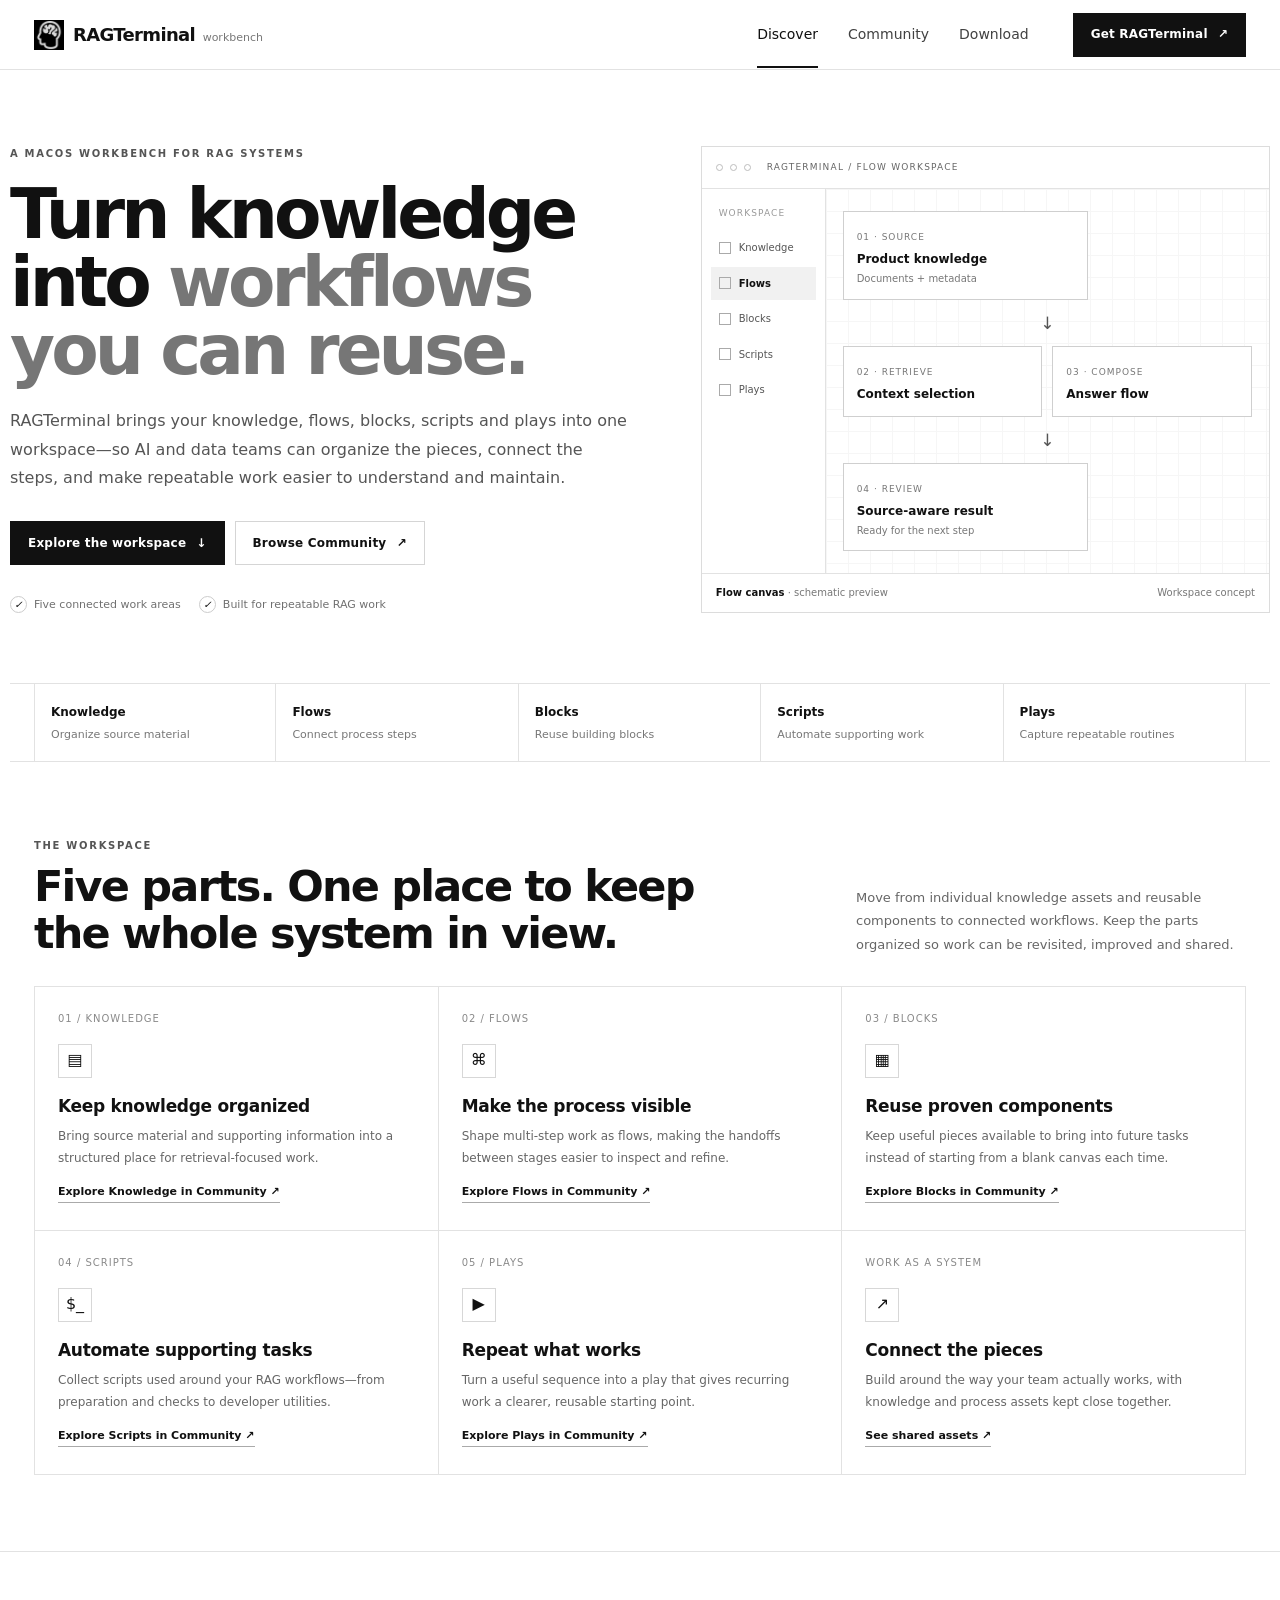
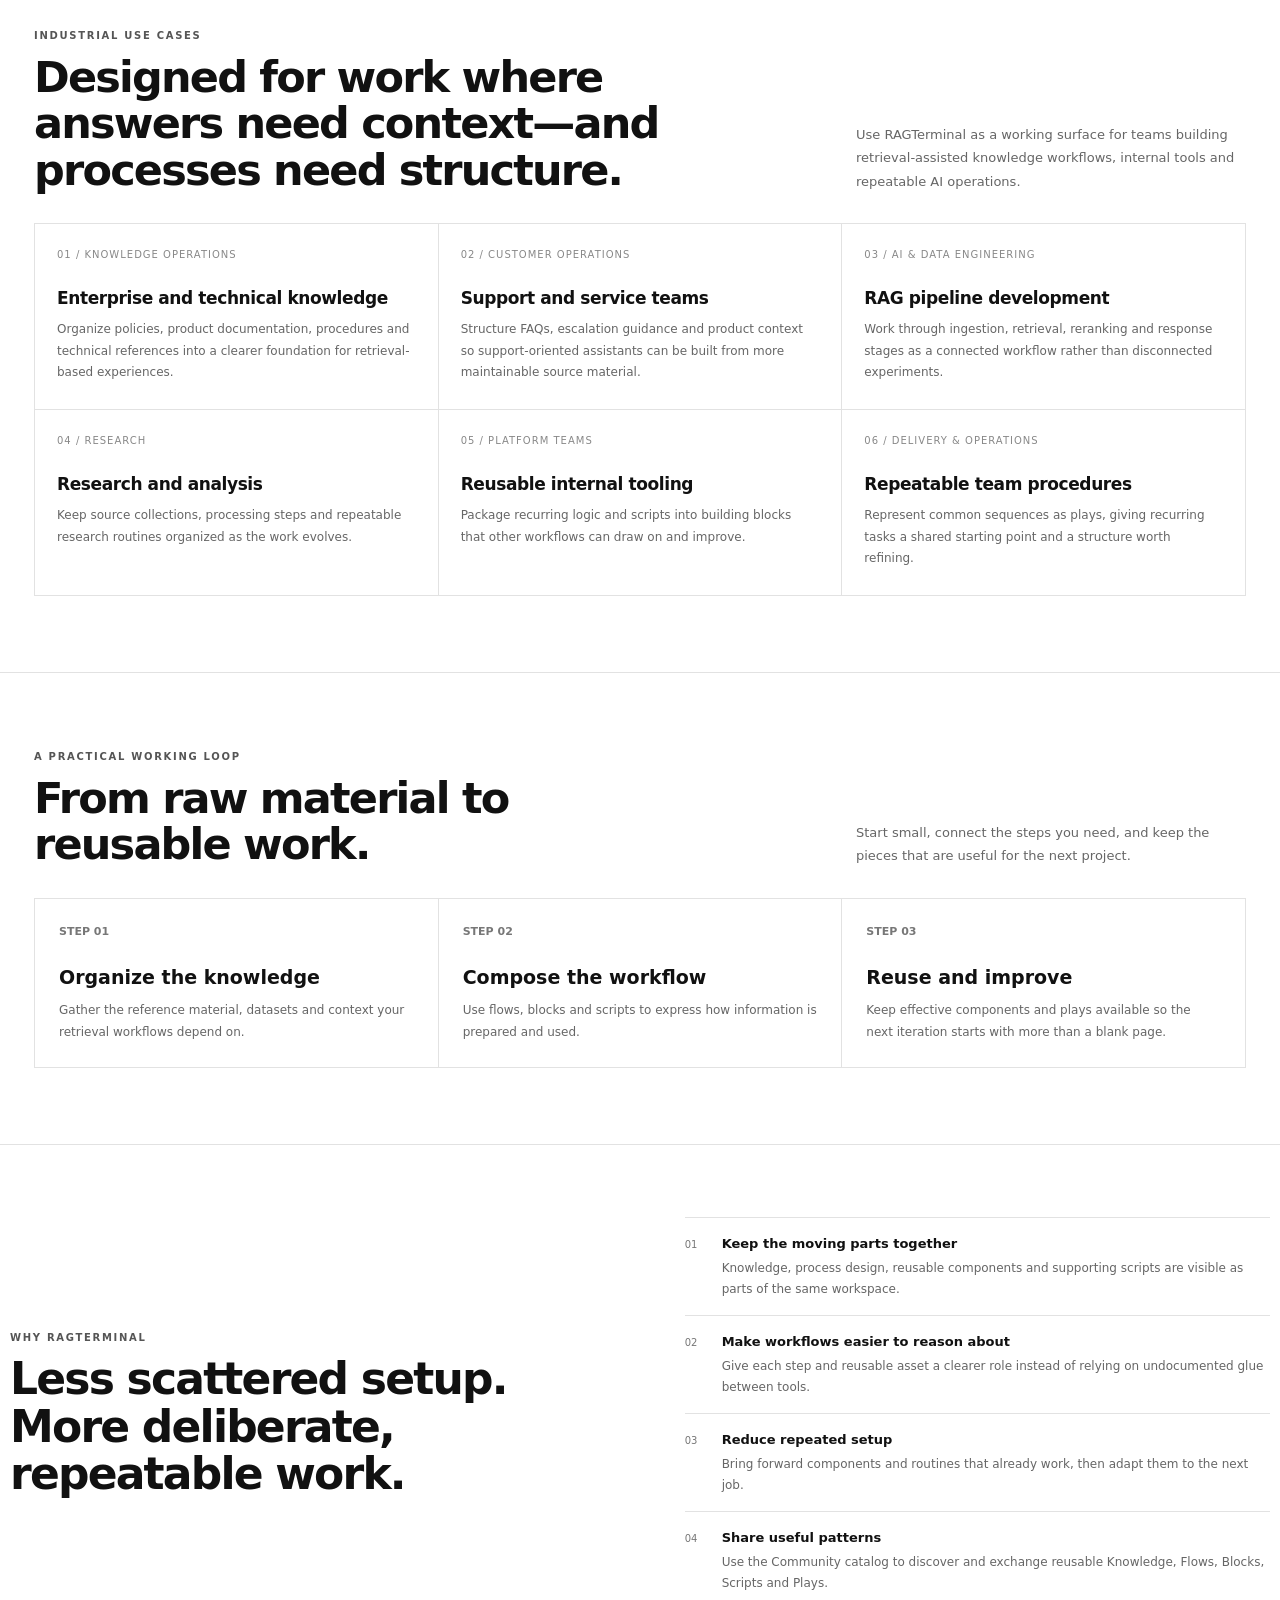
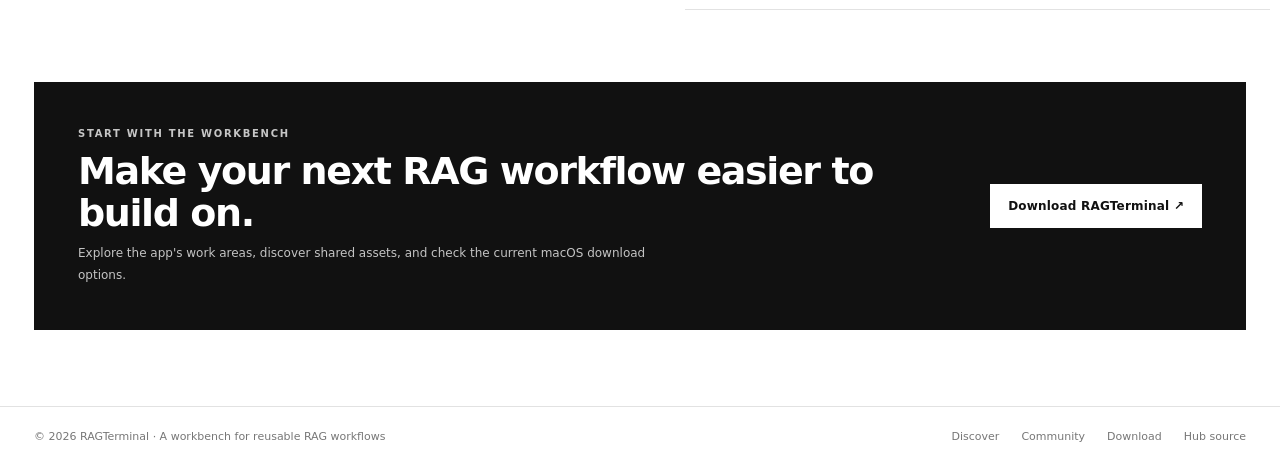
==== index.html @ 8f582037 "Use native RAGTerminal icon on Discover and favicon" ====
<!doctype html>
<html lang="en">
<head>
<meta charset="utf-8">
<meta name="viewport" content="width=device-width,initial-scale=1">
<meta name="theme-color" content="#ffffff">
<link rel="icon" type="image/png" href="/assets/ragterminal-app-icon.png">
<title>RAGTerminal — Build, organize and reuse RAG workflows</title>
<meta name="description" content="RAGTerminal is a macOS workbench for organizing knowledge, composing RAG flows, reusing blocks, automating scripts and packaging repeatable plays.">
<style>
:root{--ink:#111;--muted:#656565;--line:#e2e2e2;--soft:#f6f6f6;--paper:#fff;--max:1260px}
*{box-sizing:border-box}
html{scroll-behavior:smooth;scroll-padding-top:86px}
body{margin:0;background:var(--paper);color:var(--ink);font:15px/1.55 Inter,system-ui,-apple-system,"Segoe UI",sans-serif;-webkit-font-smoothing:antialiased}
a{color:inherit}button,input{font:inherit}
.wrap{width:min(var(--max),100%);margin:0 auto;padding:0 24px}
.top{position:sticky;top:0;z-index:10;height:70px;background:#ffffffed;border-bottom:1px solid var(--line);backdrop-filter:blur(12px)}
.nav{height:100%;display:flex;align-items:center;gap:44px}
.brand{display:flex;align-items:center;gap:9px;text-decoration:none;font-size:18px;font-weight:800;letter-spacing:-.65px;white-space:nowrap}
.brand-icon{width:30px;height:30px;display:block;object-fit:contain;flex:none}
.brand small{font-size:11px;font-weight:500;letter-spacing:0;color:#777;margin-left:4px}
.links{display:flex;align-items:center;gap:30px;margin-left:auto;height:100%}
.links a{text-decoration:none;color:#414141;font-size:14px;padding:23px 0 21px;border-bottom:2px solid transparent}
.links a:hover,.links a[aria-current=page]{color:#111;border-bottom-color:#111}
.nav-cta,.button{display:inline-flex;align-items:center;justify-content:center;gap:10px;min-height:44px;padding:0 17px;border:1px solid #111;background:#111;color:#fff;text-decoration:none;font-size:12px;font-weight:700;letter-spacing:.2px;transition:background .15s,color .15s}
.nav-cta:hover,.button:hover{background:#333}
.button.secondary{background:#fff;color:#111;border-color:#d5d5d5}
.button.secondary:hover{background:#f5f5f5}
.eyebrow{text-transform:uppercase;font-size:10px;letter-spacing:1.7px;font-weight:800;color:#555}
.hero{display:grid;grid-template-columns:minmax(0,1fr) minmax(390px,.9fr);gap:58px;align-items:center;padding:76px 0 70px;border-bottom:1px solid var(--line)}
.hero h1{font-size:clamp(44px,5.4vw,70px);line-height:.99;letter-spacing:-3.9px;font-weight:720;margin:18px 0 22px;max-width:700px}
.hero h1 span{color:#767676}
.lead{max-width:620px;color:#555;font-size:16px;line-height:1.8;margin:0}
.actions{display:flex;gap:10px;flex-wrap:wrap;margin-top:28px}
.trustline{display:flex;gap:18px;align-items:center;flex-wrap:wrap;margin-top:31px;color:#707070;font-size:11px}
.trustline span{display:inline-flex;gap:7px;align-items:center}
.tick{display:inline-grid;place-items:center;width:17px;height:17px;border:1px solid #ccc;border-radius:50%;font-size:10px;color:#111}
.preview{border:1px solid #dcdcdc;min-width:0;background:#fff}
.preview-top{height:42px;padding:0 14px;border-bottom:1px solid var(--line);display:flex;align-items:center;gap:7px;color:#777;font-size:10px}
.win-dot{height:7px;width:7px;border:1px solid #bdbdbd;border-radius:50%}
.preview-title{margin-left:9px;text-transform:uppercase;letter-spacing:1.2px;font-size:9px;color:#666}
.preview-body{display:grid;grid-template-columns:124px 1fr;min-height:318px}
.preview-side{border-right:1px solid var(--line);padding:15px 9px}
.side-label{text-transform:uppercase;letter-spacing:1.1px;color:#9a9a9a;font-size:9px;margin:3px 8px 10px}
.side-item{display:flex;gap:8px;align-items:center;padding:9px 8px;font-size:10px;color:#555;margin-bottom:2px}
.side-item.active{background:#f1f1f1;color:#111;font-weight:700}
.side-square{width:12px;height:12px;border:1px solid #aaa;flex:none}
.canvas{padding:22px 17px;display:flex;flex-direction:column;justify-content:center;gap:10px;background-image:linear-gradient(#f6f6f6 1px,transparent 1px),linear-gradient(90deg,#f6f6f6 1px,transparent 1px);background-size:22px 22px}
.node{position:relative;background:#fff;border:1px solid #cfcfcf;padding:12px 13px;max-width:245px}
.node-label{font-size:9px;text-transform:uppercase;letter-spacing:1px;color:#777}
.node strong{display:block;font-size:12px;margin-top:3px}
.node small{display:block;font-size:10px;color:#777;margin-top:2px}
.node-row{display:flex;align-items:center;gap:10px}
.node-row .node{flex:1}
.node-arrow{font-size:17px;color:#555;text-align:center}
.preview-foot{border-top:1px solid var(--line);display:flex;align-items:center;justify-content:space-between;padding:11px 14px;color:#777;font-size:10px}
.preview-foot strong{font-weight:700;color:#111}
.module-strip{display:grid;grid-template-columns:repeat(5,1fr);border-bottom:1px solid var(--line)}
.module{padding:19px 16px 18px;border-right:1px solid var(--line);min-width:0}
.module:first-child{border-left:1px solid var(--line)}
.module-label{font-size:12px;font-weight:750}
.module-note{font-size:11px;color:#777;margin-top:4px}
.section{padding:76px 0;border-bottom:1px solid var(--line)}
.section-head{display:flex;justify-content:space-between;align-items:end;gap:30px;margin-bottom:30px}
.section-head h2{font-size:clamp(29px,3.5vw,43px);letter-spacing:-1.8px;line-height:1.08;margin:10px 0 0;max-width:660px;font-weight:700}
.section-head p{color:#666;max-width:390px;font-size:13px;line-height:1.8;margin:0}
.capabilities{display:grid;grid-template-columns:repeat(3,minmax(0,1fr));border-top:1px solid var(--line);border-left:1px solid var(--line)}
.cap{position:relative;padding:24px 23px 27px;min-height:188px;border-right:1px solid var(--line);border-bottom:1px solid var(--line);background:#fff}
.cap-num{font-size:10px;letter-spacing:1px;color:#8a8a8a}
.cap-mark{display:grid;place-items:center;width:34px;height:34px;border:1px solid #d7d7d7;margin:17px 0 15px;font-size:16px}
.cap h3{font-size:17px;letter-spacing:-.3px;margin:0 0 7px}
.cap p{font-size:12px;line-height:1.8;color:#666;margin:0;max-width:360px}
.cap-link{display:inline-block;margin-top:14px;color:#111;font-size:11px;font-weight:700;text-decoration:none;border-bottom:1px solid #aaa;padding-bottom:2px}
.use-grid{display:grid;grid-template-columns:repeat(3,minmax(0,1fr));border-top:1px solid var(--line);border-left:1px solid var(--line)}
.use-card{padding:23px 22px 25px;border-bottom:1px solid var(--line);border-right:1px solid var(--line);min-height:186px}
.use-index{font-size:10px;letter-spacing:1px;color:#888}
.use-card h3{font-size:17px;margin:22px 0 8px;letter-spacing:-.4px}
.use-card p{font-size:12px;line-height:1.8;color:#666;margin:0}
.workflow{display:grid;grid-template-columns:repeat(3,1fr);border-top:1px solid var(--line);border-left:1px solid var(--line)}
.step{padding:24px;border-right:1px solid var(--line);border-bottom:1px solid var(--line)}
.step-num{font-size:11px;font-weight:700;color:#777}
.step h3{font-size:19px;margin:23px 0 8px}
.step p{font-size:12px;color:#666;line-height:1.8;margin:0}
.benefits{display:grid;grid-template-columns:1.05fr 1fr;gap:60px;align-items:center;padding:72px 0}
.benefits h2{font-size:clamp(30px,3.5vw,44px);line-height:1.08;letter-spacing:-1.8px;margin:10px 0 0}
.benefit-list{border-top:1px solid var(--line)}
.benefit{display:grid;grid-template-columns:24px 1fr;gap:13px;padding:16px 0;border-bottom:1px solid var(--line)}
.benefit-index{font-size:10px;color:#777;padding-top:3px}
.benefit strong{display:block;font-size:13px}
.benefit p{font-size:12px;color:#666;margin:4px 0 0;line-height:1.7}
.download-band{background:#111;color:white;padding:44px;display:flex;justify-content:space-between;align-items:center;gap:30px;margin-bottom:76px}
.download-band h2{font-size:clamp(27px,3vw,38px);line-height:1.1;letter-spacing:-1.4px;margin:10px 0 8px}
.download-band p{color:#c4c4c4;font-size:12px;line-height:1.8;max-width:600px;margin:0}
.download-band .button{border-color:#fff;background:#fff;color:#111;white-space:nowrap}
.download-band .button:hover{background:#eaeaea}
.footer{border-top:1px solid var(--line);padding:21px 0;color:#777;font-size:11px}
.footer-inner{display:flex;justify-content:space-between;align-items:center;gap:20px}
.footer-links{display:flex;gap:22px}.footer a{text-decoration:none}.footer a:hover{color:#111}
@media(max-width:900px){.hero{grid-template-columns:1fr;gap:36px;padding:58px 0}.preview{max-width:650px}.section{padding:60px 0}.section-head{align-items:start;flex-direction:column;gap:12px}.benefits{grid-template-columns:1fr;gap:25px}.download-band{padding:32px}}
@media(max-width:680px){.wrap{padding:0 16px}.top{height:62px}.nav{gap:15px}.brand{font-size:15px;gap:5px}.brand-icon{width:24px;height:24px}.brand small{display:none}.links{gap:13px}.links a{font-size:12px;padding:20px 0}.nav-cta{display:none}.hero{padding:45px 0 43px}.hero h1{font-size:clamp(39px,12vw,57px);letter-spacing:-2.5px}.lead{font-size:14px}.preview-body{grid-template-columns:98px 1fr;min-height:288px}.preview-side{padding:12px 5px}.side-item{font-size:9px;padding:8px 5px;gap:5px}.canvas{padding:15px 10px}.node-row{gap:5px}.node{padding:9px}.node strong{font-size:10px}.node small{font-size:9px}.module-strip{grid-template-columns:repeat(2,1fr)}.module{border-bottom:1px solid var(--line);padding:14px 12px}.module:nth-child(odd){border-left:1px solid var(--line)}.module:last-child{grid-column:1/-1}.capabilities,.use-grid{grid-template-columns:1fr}.cap,.use-card{min-height:0;padding:20px}.capabilities,.use-grid,.workflow{border-top:0}.workflow{grid-template-columns:1fr}.step{padding:20px}.step h3{margin-top:12px}.section{padding:48px 0}.section-head h2{font-size:32px}.benefits{padding:48px 0}.download-band{margin-bottom:48px;padding:25px 20px;align-items:flex-start;flex-direction:column}.footer-inner{align-items:flex-start;flex-direction:column}.footer-links{gap:16px}}
</style>
</head>
<body>
<header class="top"><div class="wrap nav">
<a class="brand" href="/" aria-label="RAGTerminal Discover"><img class="brand-icon" src="/assets/ragterminal-app-icon.png" alt=""><span>RAGTerminal<small> workbench</small></span></a>
<nav class="links" aria-label="Primary"><a href="/" aria-current="page">Discover</a><a href="/community.html">Community</a><a href="/download.html">Download</a></nav>
<a class="nav-cta" href="/download.html">Get RAGTerminal <span aria-hidden="true">↗</span></a>
</div></header>
<main>
<section class="wrap hero" id="discover">
<div>
<div class="eyebrow">A macOS workbench for RAG systems</div>
<h1>Turn knowledge into <span>workflows you can reuse.</span></h1>
<p class="lead">RAGTerminal brings your knowledge, flows, blocks, scripts and plays into one workspace—so AI and data teams can organize the pieces, connect the steps, and make repeatable work easier to understand and maintain.</p>
<div class="actions"><a class="button" href="#capabilities">Explore the workspace <span aria-hidden="true">↓</span></a><a class="button secondary" href="/community.html">Browse Community <span aria-hidden="true">↗</span></a></div>
<div class="trustline"><span><i class="tick">✓</i> Five connected work areas</span><span><i class="tick">✓</i> Built for repeatable RAG work</span></div>
</div>
<div class="preview" aria-label="Illustration of a RAG workflow workspace">
<div class="preview-top"><i class="win-dot"></i><i class="win-dot"></i><i class="win-dot"></i><span class="preview-title">RAGTerminal / Flow workspace</span></div>
<div class="preview-body">
<aside class="preview-side"><div class="side-label">Workspace</div><div class="side-item"><i class="side-square"></i> Knowledge</div><div class="side-item active"><i class="side-square"></i> Flows</div><div class="side-item"><i class="side-square"></i> Blocks</div><div class="side-item"><i class="side-square"></i> Scripts</div><div class="side-item"><i class="side-square"></i> Plays</div></aside>
<div class="canvas">
<div class="node"><span class="node-label">01 · Source</span><strong>Product knowledge</strong><small>Documents + metadata</small></div>
<div class="node-arrow" aria-hidden="true">↓</div>
<div class="node-row"><div class="node"><span class="node-label">02 · Retrieve</span><strong>Context selection</strong></div><div class="node"><span class="node-label">03 · Compose</span><strong>Answer flow</strong></div></div>
<div class="node-arrow" aria-hidden="true">↓</div>
<div class="node"><span class="node-label">04 · Review</span><strong>Source-aware result</strong><small>Ready for the next step</small></div>
</div></div>
<div class="preview-foot"><span><strong>Flow canvas</strong> · schematic preview</span><span>Workspace concept</span></div>
</div>
</section>
<div class="wrap module-strip" aria-label="Five RAGTerminal work areas">
<div class="module"><div class="module-label">Knowledge</div><div class="module-note">Organize source material</div></div>
<div class="module"><div class="module-label">Flows</div><div class="module-note">Connect process steps</div></div>
<div class="module"><div class="module-label">Blocks</div><div class="module-note">Reuse building blocks</div></div>
<div class="module"><div class="module-label">Scripts</div><div class="module-note">Automate supporting work</div></div>
<div class="module"><div class="module-label">Plays</div><div class="module-note">Capture repeatable routines</div></div>
</div>
<section class="section" id="capabilities"><div class="wrap">
<div class="section-head"><div><div class="eyebrow">The workspace</div><h2>Five parts. One place to keep the whole system in view.</h2></div><p>Move from individual knowledge assets and reusable components to connected workflows. Keep the parts organized so work can be revisited, improved and shared.</p></div>
<div class="capabilities">
<article class="cap"><div class="cap-num">01 / KNOWLEDGE</div><div class="cap-mark" aria-hidden="true">▤</div><h3>Keep knowledge organized</h3><p>Bring source material and supporting information into a structured place for retrieval-focused work.</p><a class="cap-link" href="/community.html?category=knowledge">Explore Knowledge in Community ↗</a></article>
<article class="cap"><div class="cap-num">02 / FLOWS</div><div class="cap-mark" aria-hidden="true">⌘</div><h3>Make the process visible</h3><p>Shape multi-step work as flows, making the handoffs between stages easier to inspect and refine.</p><a class="cap-link" href="/community.html?category=flow">Explore Flows in Community ↗</a></article>
<article class="cap"><div class="cap-num">03 / BLOCKS</div><div class="cap-mark" aria-hidden="true">▦</div><h3>Reuse proven components</h3><p>Keep useful pieces available to bring into future tasks instead of starting from a blank canvas each time.</p><a class="cap-link" href="/community.html?category=block">Explore Blocks in Community ↗</a></article>
<article class="cap"><div class="cap-num">04 / SCRIPTS</div><div class="cap-mark" aria-hidden="true">$_</div><h3>Automate supporting tasks</h3><p>Collect scripts used around your RAG workflows—from preparation and checks to developer utilities.</p><a class="cap-link" href="/community.html?category=script">Explore Scripts in Community ↗</a></article>
<article class="cap"><div class="cap-num">05 / PLAYS</div><div class="cap-mark" aria-hidden="true">▶</div><h3>Repeat what works</h3><p>Turn a useful sequence into a play that gives recurring work a clearer, reusable starting point.</p><a class="cap-link" href="/community.html?category=play">Explore Plays in Community ↗</a></article>
<article class="cap"><div class="cap-num">WORK AS A SYSTEM</div><div class="cap-mark" aria-hidden="true">↗</div><h3>Connect the pieces</h3><p>Build around the way your team actually works, with knowledge and process assets kept close together.</p><a class="cap-link" href="/community.html">See shared assets ↗</a></article>
</div></div></section>
<section class="section" id="use-cases"><div class="wrap">
<div class="section-head"><div><div class="eyebrow">Industrial use cases</div><h2>Designed for work where answers need context—and processes need structure.</h2></div><p>Use RAGTerminal as a working surface for teams building retrieval-assisted knowledge workflows, internal tools and repeatable AI operations.</p></div>
<div class="use-grid">
<article class="use-card"><div class="use-index">01 / KNOWLEDGE OPERATIONS</div><h3>Enterprise and technical knowledge</h3><p>Organize policies, product documentation, procedures and technical references into a clearer foundation for retrieval-based experiences.</p></article>
<article class="use-card"><div class="use-index">02 / CUSTOMER OPERATIONS</div><h3>Support and service teams</h3><p>Structure FAQs, escalation guidance and product context so support-oriented assistants can be built from more maintainable source material.</p></article>
<article class="use-card"><div class="use-index">03 / AI & DATA ENGINEERING</div><h3>RAG pipeline development</h3><p>Work through ingestion, retrieval, reranking and response stages as a connected workflow rather than disconnected experiments.</p></article>
<article class="use-card"><div class="use-index">04 / RESEARCH</div><h3>Research and analysis</h3><p>Keep source collections, processing steps and repeatable research routines organized as the work evolves.</p></article>
<article class="use-card"><div class="use-index">05 / PLATFORM TEAMS</div><h3>Reusable internal tooling</h3><p>Package recurring logic and scripts into building blocks that other workflows can draw on and improve.</p></article>
<article class="use-card"><div class="use-index">06 / DELIVERY & OPERATIONS</div><h3>Repeatable team procedures</h3><p>Represent common sequences as plays, giving recurring tasks a shared starting point and a structure worth refining.</p></article>
</div></div></section>
<section class="section" id="workflow"><div class="wrap">
<div class="section-head"><div><div class="eyebrow">A practical working loop</div><h2>From raw material to reusable work.</h2></div><p>Start small, connect the steps you need, and keep the pieces that are useful for the next project.</p></div>
<div class="workflow">
<article class="step"><div class="step-num">STEP 01</div><h3>Organize the knowledge</h3><p>Gather the reference material, datasets and context your retrieval workflows depend on.</p></article>
<article class="step"><div class="step-num">STEP 02</div><h3>Compose the workflow</h3><p>Use flows, blocks and scripts to express how information is prepared and used.</p></article>
<article class="step"><div class="step-num">STEP 03</div><h3>Reuse and improve</h3><p>Keep effective components and plays available so the next iteration starts with more than a blank page.</p></article>
</div></div></section>
<section class="wrap benefits" id="benefits">
<div><div class="eyebrow">Why RAGTerminal</div><h2>Less scattered setup. More deliberate, repeatable work.</h2></div>
<div class="benefit-list">
<div class="benefit"><div class="benefit-index">01</div><div><strong>Keep the moving parts together</strong><p>Knowledge, process design, reusable components and supporting scripts are visible as parts of the same workspace.</p></div></div>
<div class="benefit"><div class="benefit-index">02</div><div><strong>Make workflows easier to reason about</strong><p>Give each step and reusable asset a clearer role instead of relying on undocumented glue between tools.</p></div></div>
<div class="benefit"><div class="benefit-index">03</div><div><strong>Reduce repeated setup</strong><p>Bring forward components and routines that already work, then adapt them to the next job.</p></div></div>
<div class="benefit"><div class="benefit-index">04</div><div><strong>Share useful patterns</strong><p>Use the Community catalog to discover and exchange reusable Knowledge, Flows, Blocks, Scripts and Plays.</p></div></div>
</div>
</section>
<section class="wrap" id="download"><div class="download-band"><div><div class="eyebrow" style="color:#c6c6c6">Start with the workbench</div><h2>Make your next RAG workflow easier to build on.</h2><p>Explore the app's work areas, discover shared assets, and check the current macOS download options.</p></div><a class="button" href="/download.html">Download RAGTerminal ↗</a></div></section>
</main>
<footer class="footer"><div class="wrap footer-inner"><span>© 2026 RAGTerminal · A workbench for reusable RAG workflows</span><nav class="footer-links" aria-label="Footer"><a href="/">Discover</a><a href="/community.html">Community</a><a href="/download.html">Download</a><a href="https://github.com/Grewpot/ragterminal-hub" rel="noopener">Hub source</a></nav></div></footer>
</body></html>
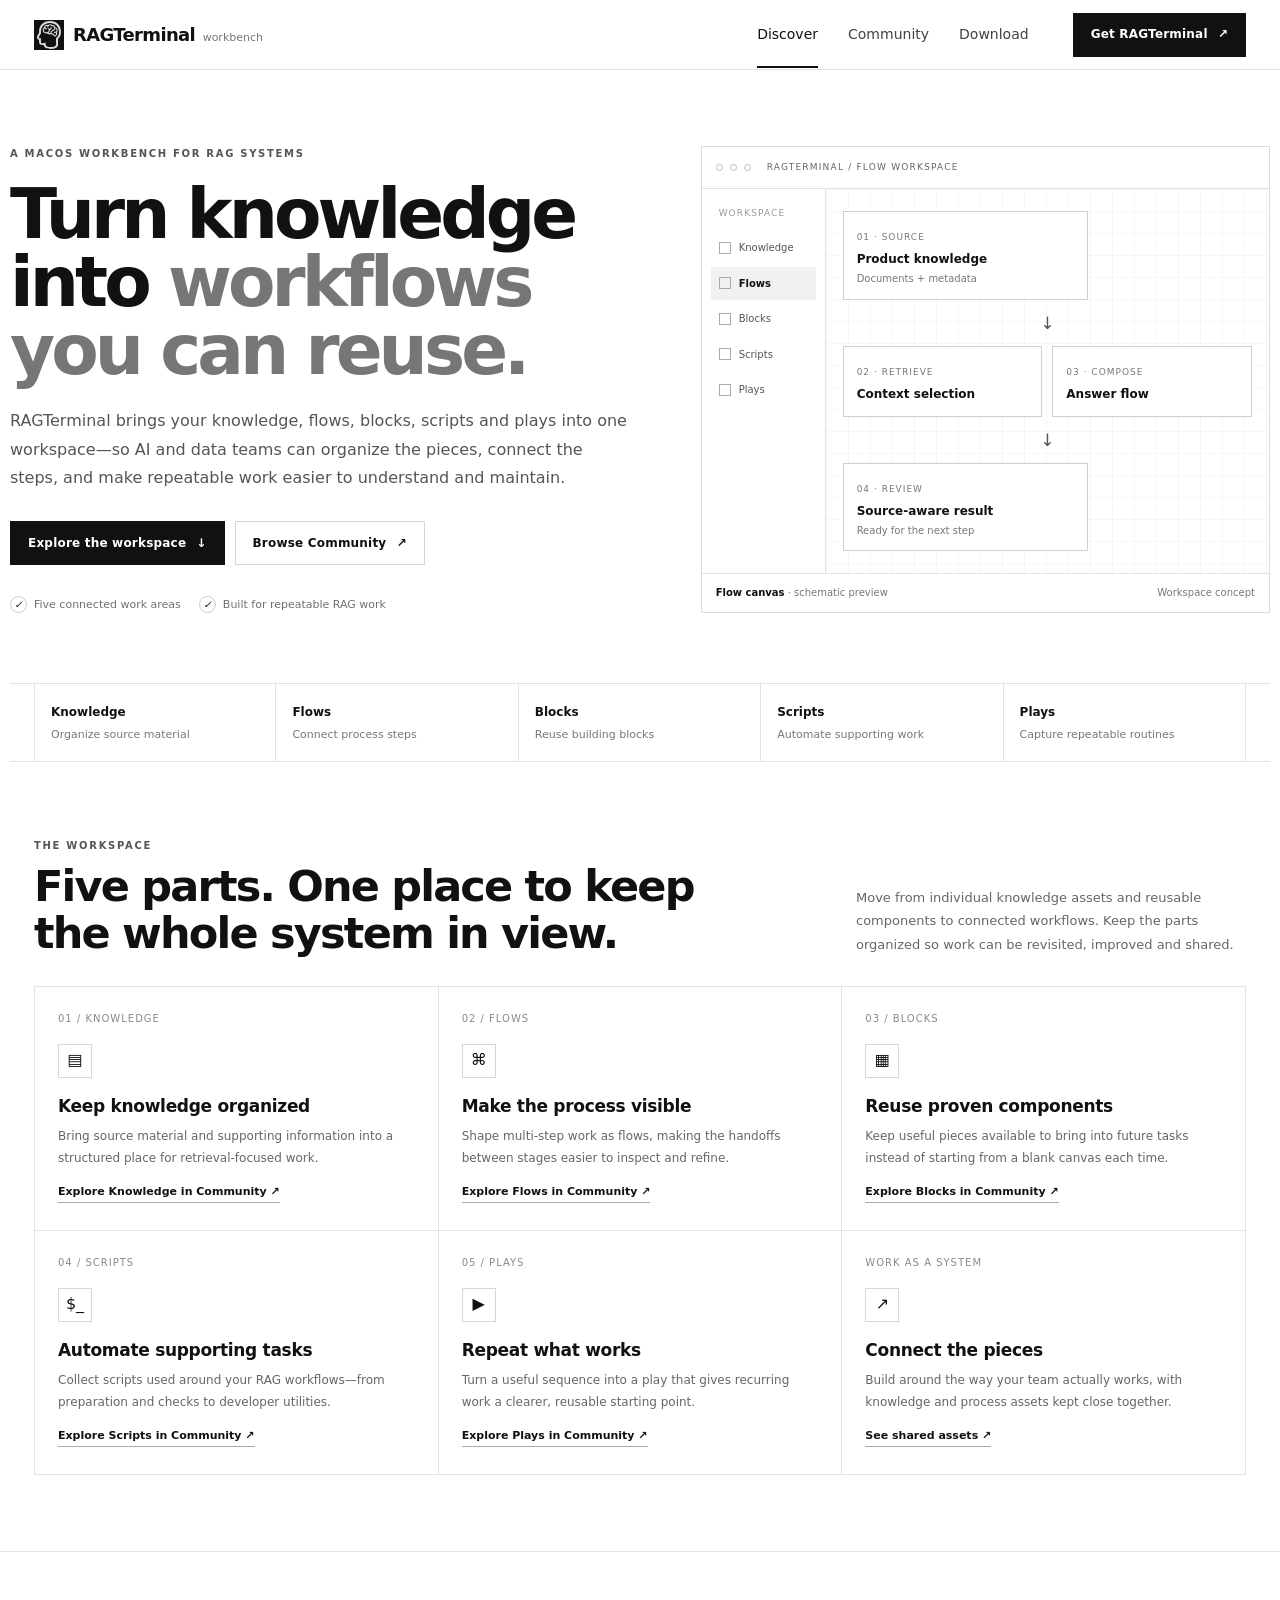
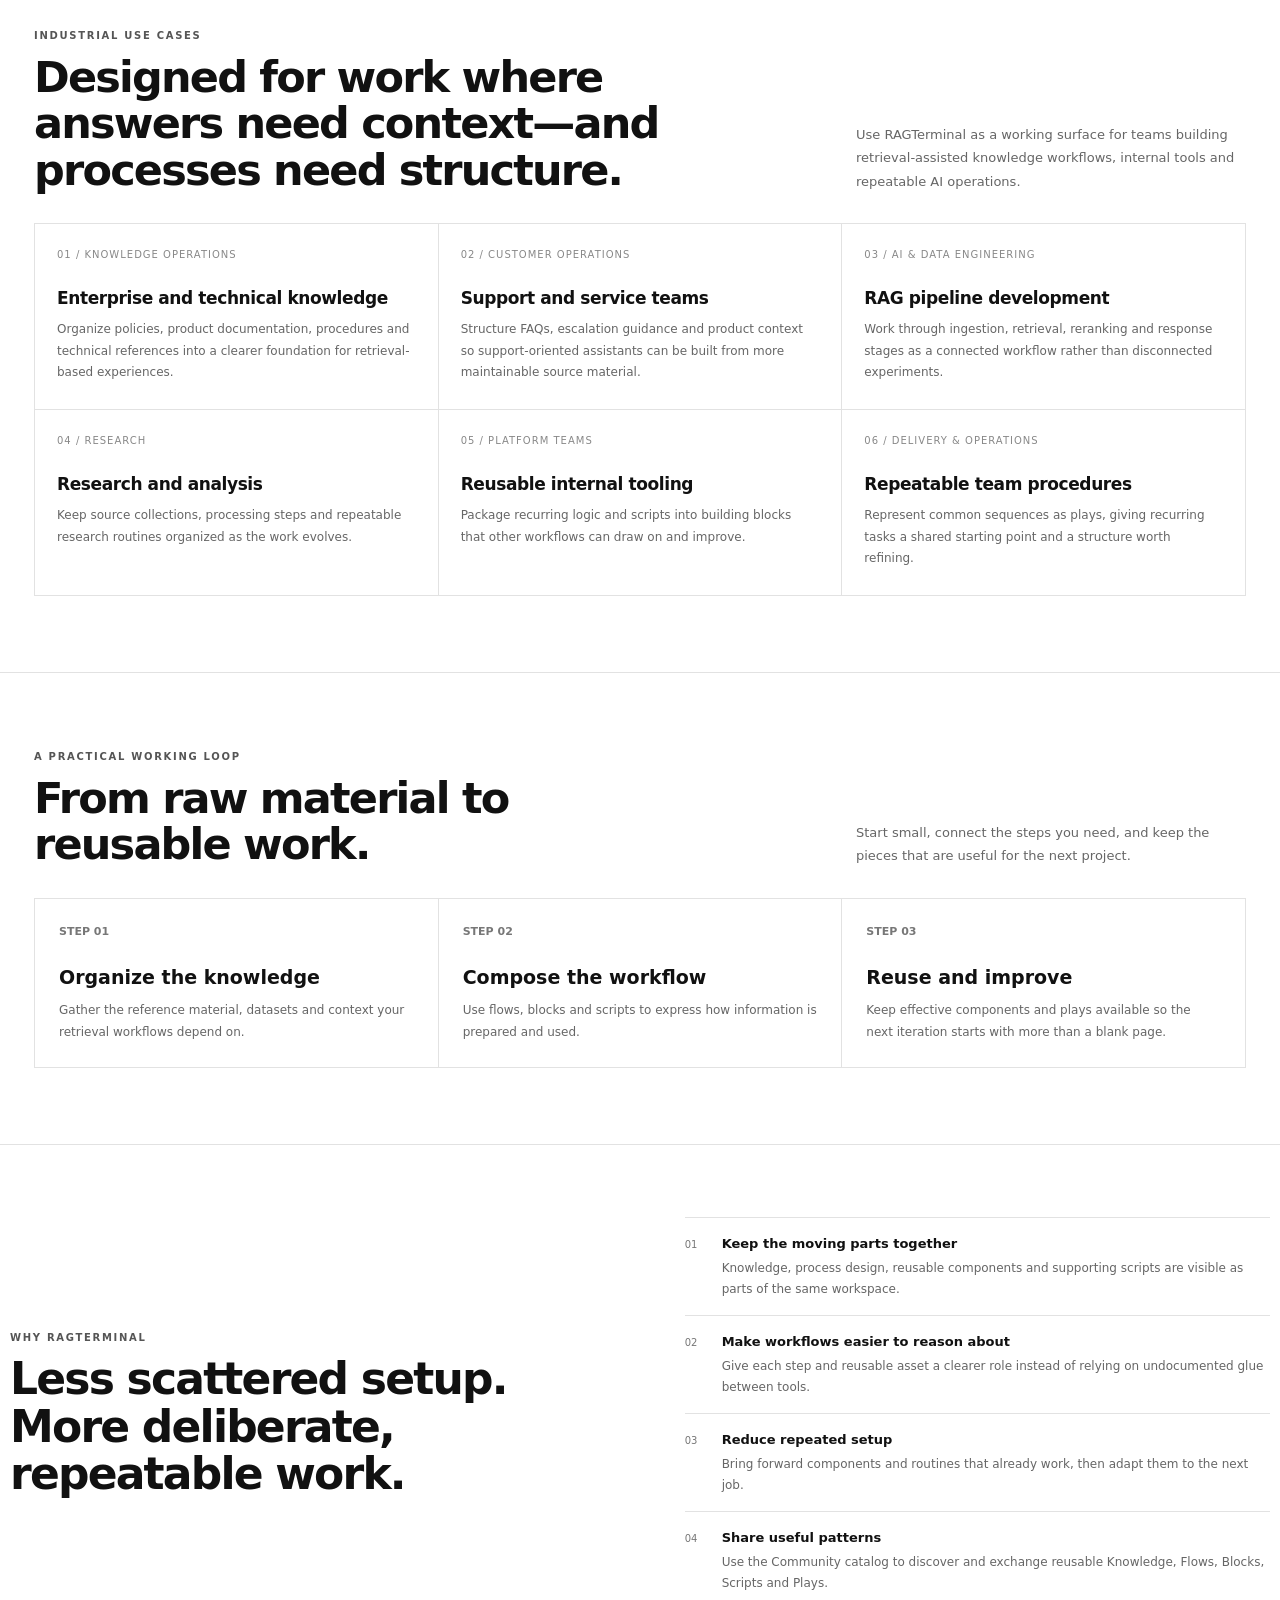
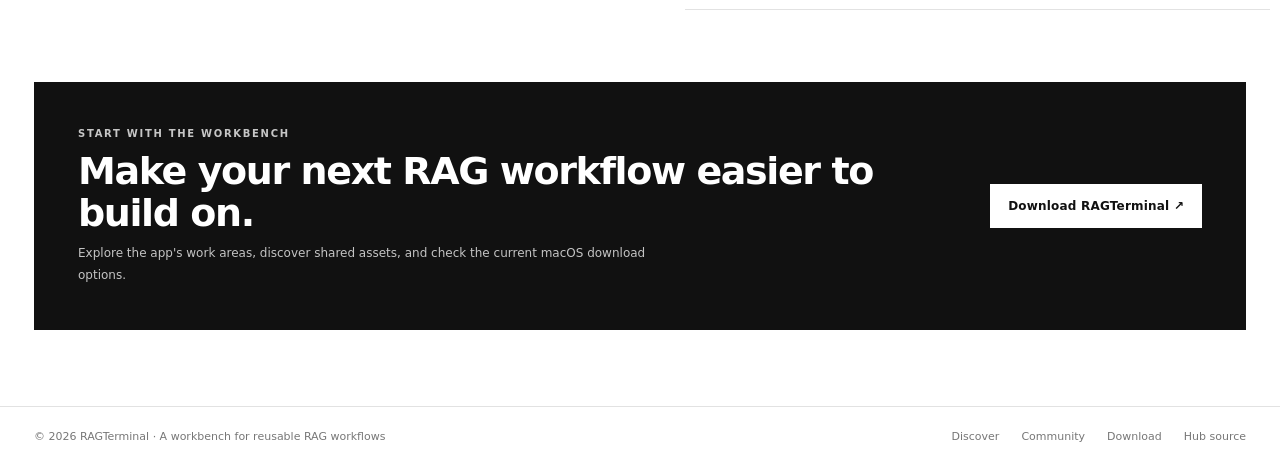
==== commit 7e6a1303: "Use supplied native profile icon across Hub navigation" ====
--- a/index.html
+++ b/index.html
@@ -4,7 +4,7 @@
 <meta charset="utf-8">
 <meta name="viewport" content="width=device-width,initial-scale=1">
 <meta name="theme-color" content="#ffffff">
-<link rel="icon" type="image/png" href="/assets/ragterminal-app-icon.png">
+<link rel="icon" type="image/png" href="/assets/ragterminal-app-icon.svg">
 <title>RAGTerminal — Build, organize and reuse RAG workflows</title>
 <meta name="description" content="RAGTerminal is a macOS workbench for organizing knowledge, composing RAG flows, reusing blocks, automating scripts and packaging repeatable plays.">
 <style>
@@ -17,7 +17,7 @@
 .top{position:sticky;top:0;z-index:10;height:70px;background:#ffffffed;border-bottom:1px solid var(--line);backdrop-filter:blur(12px)}
 .nav{height:100%;display:flex;align-items:center;gap:44px}
 .brand{display:flex;align-items:center;gap:9px;text-decoration:none;font-size:18px;font-weight:800;letter-spacing:-.65px;white-space:nowrap}
-.brand-icon{width:30px;height:30px;display:block;object-fit:contain;flex:none}
+.brand-icon{width:30px;height:30px;display:block;object-fit:contain;flex:none;background:#111;padding:1px}
 .brand small{font-size:11px;font-weight:500;letter-spacing:0;color:#777;margin-left:4px}
 .links{display:flex;align-items:center;gap:30px;margin-left:auto;height:100%}
 .links a{text-decoration:none;color:#414141;font-size:14px;padding:23px 0 21px;border-bottom:2px solid transparent}
@@ -102,7 +102,7 @@
 </head>
 <body>
 <header class="top"><div class="wrap nav">
-<a class="brand" href="/" aria-label="RAGTerminal Discover"><img class="brand-icon" src="/assets/ragterminal-app-icon.png" alt=""><span>RAGTerminal<small> workbench</small></span></a>
+<a class="brand" href="/" aria-label="RAGTerminal Discover"><img class="brand-icon" src="/assets/brain.head.profile.svg" alt=""><span>RAGTerminal<small> workbench</small></span></a>
 <nav class="links" aria-label="Primary"><a href="/" aria-current="page">Discover</a><a href="/community.html">Community</a><a href="/download.html">Download</a></nav>
 <a class="nav-cta" href="/download.html">Get RAGTerminal <span aria-hidden="true">↗</span></a>
 </div></header>
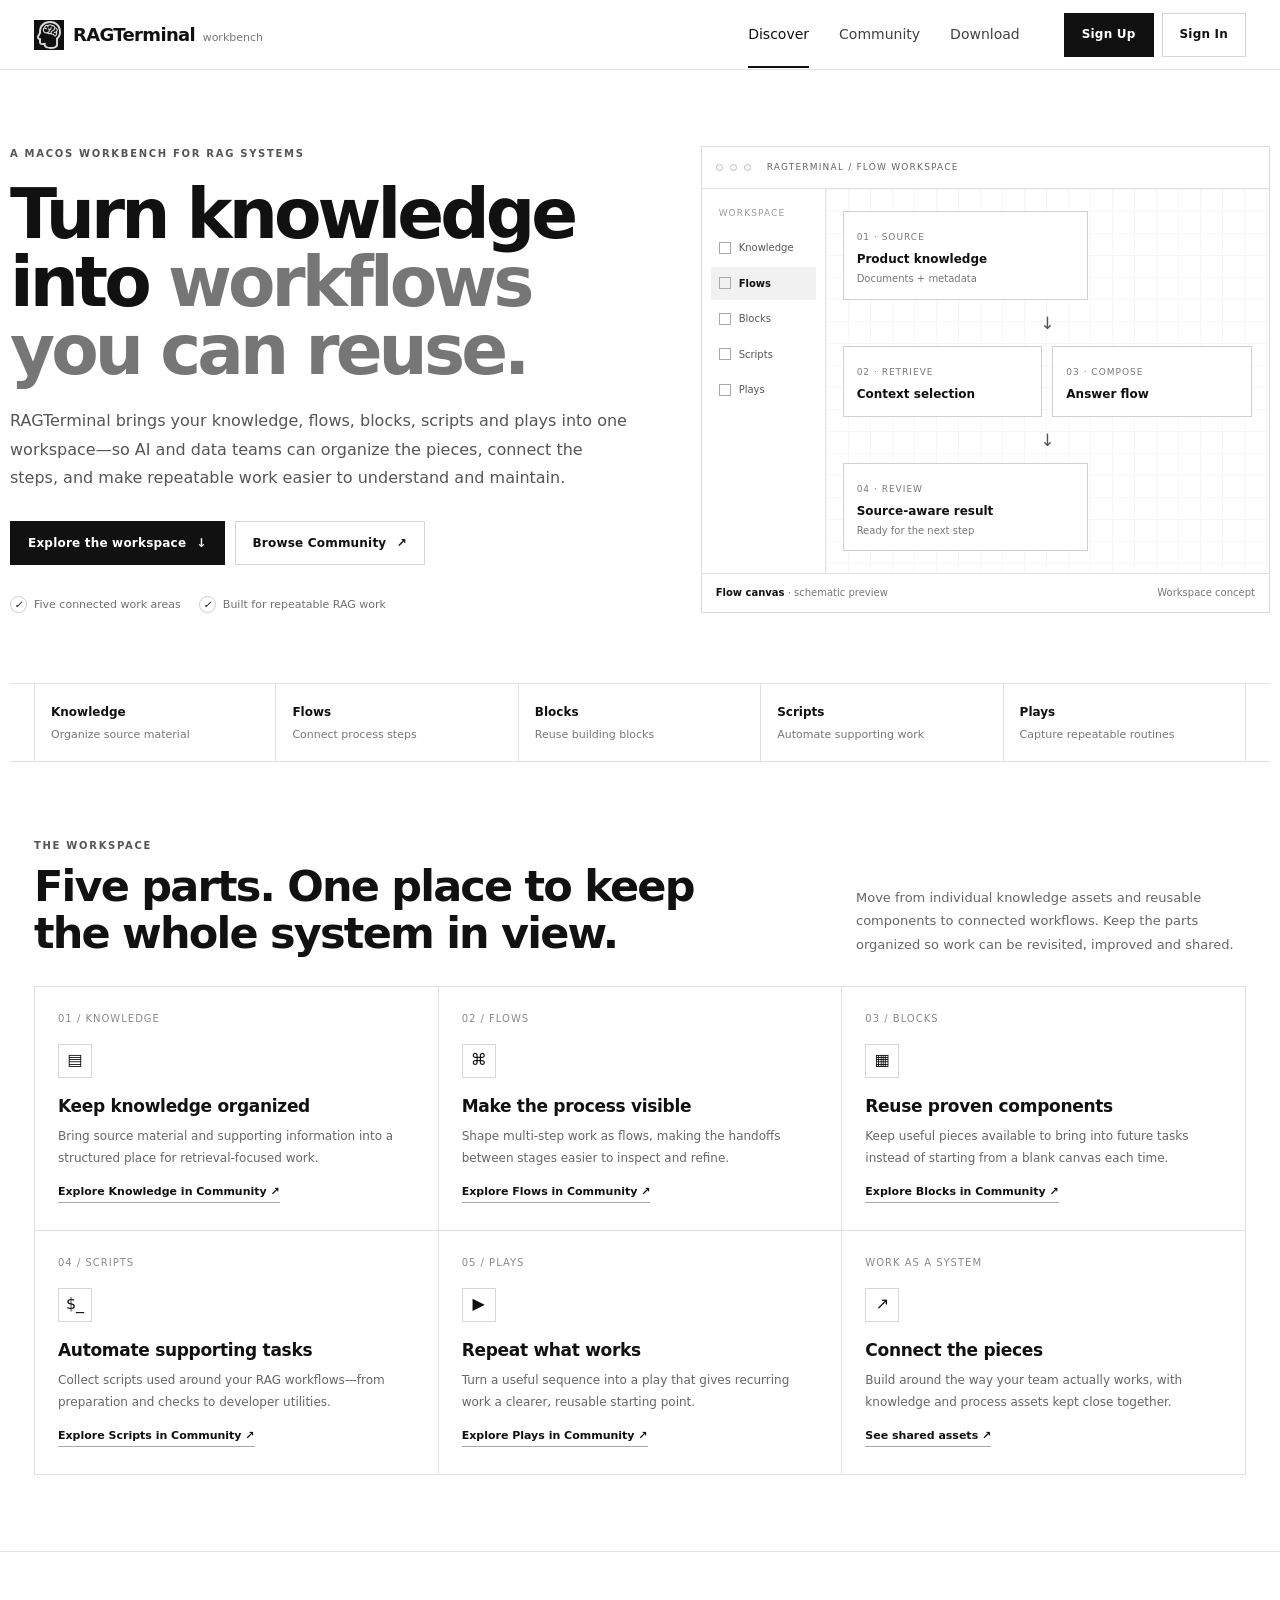
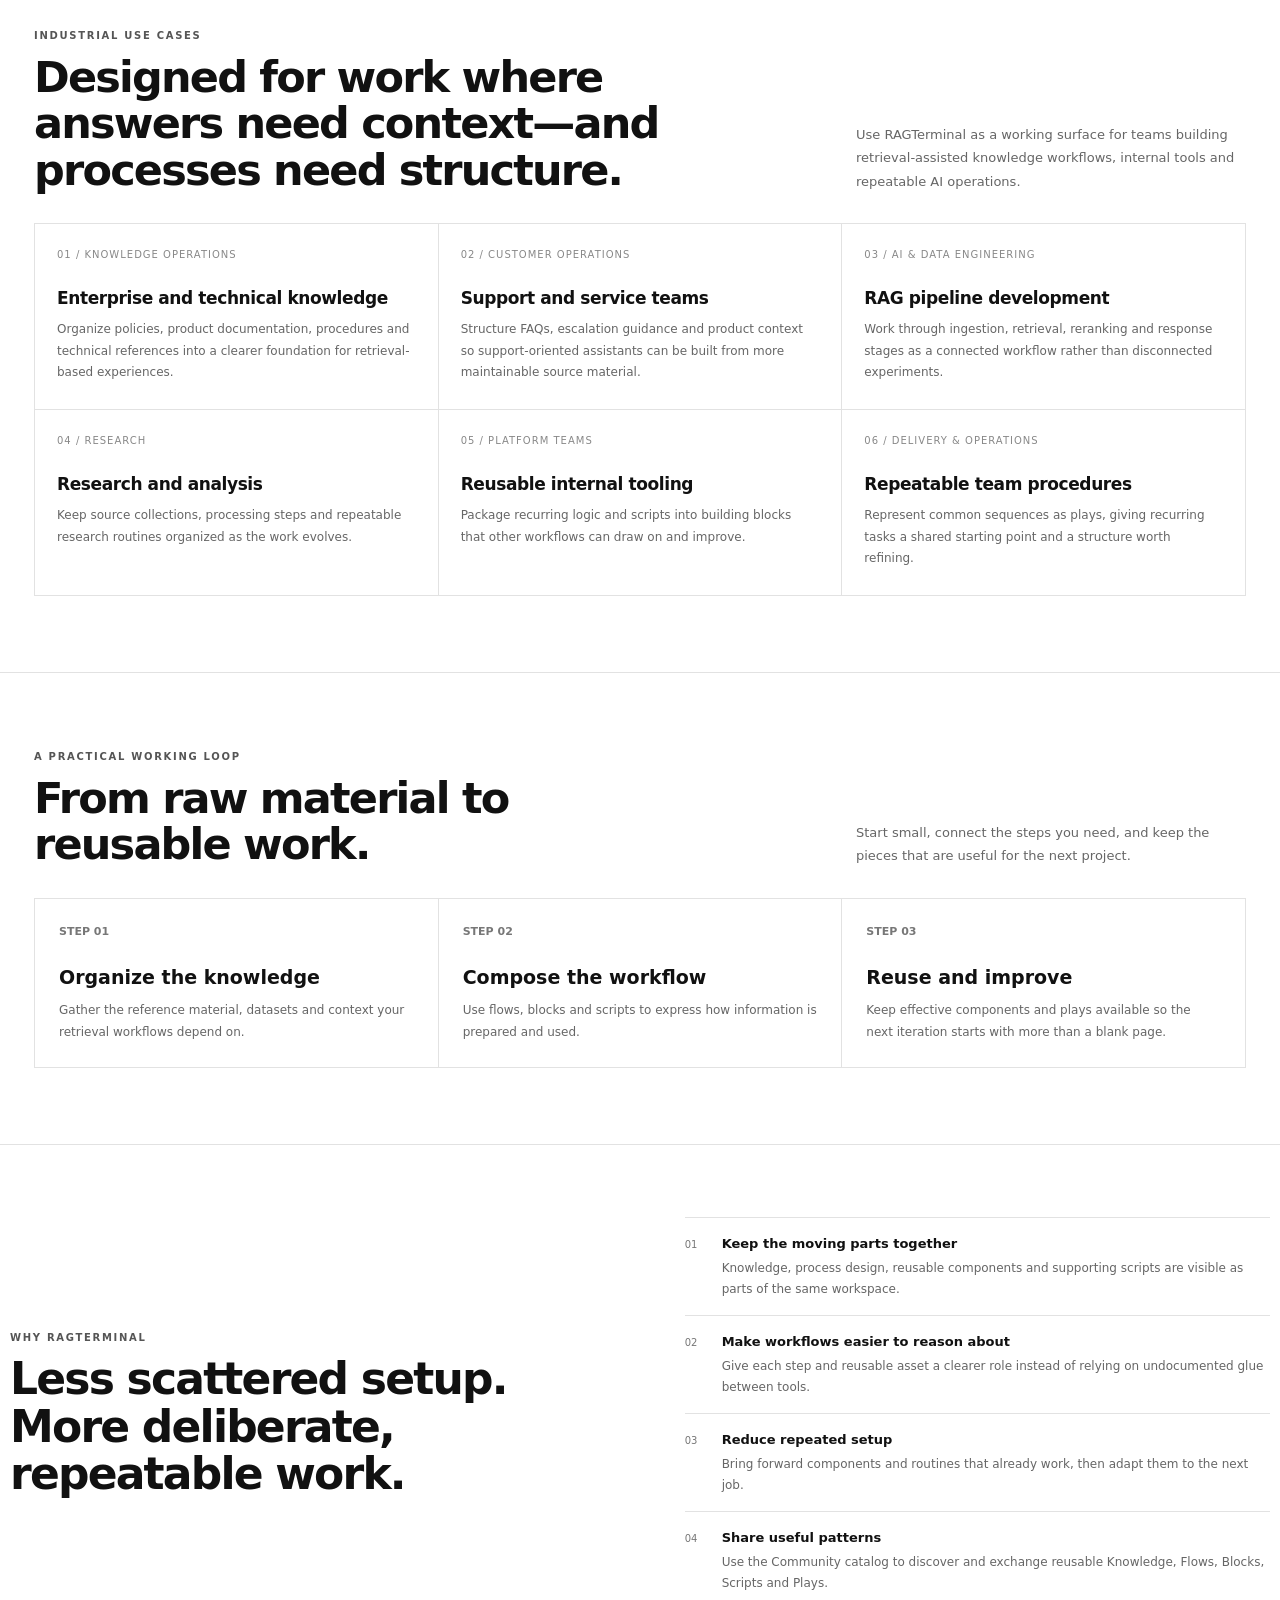
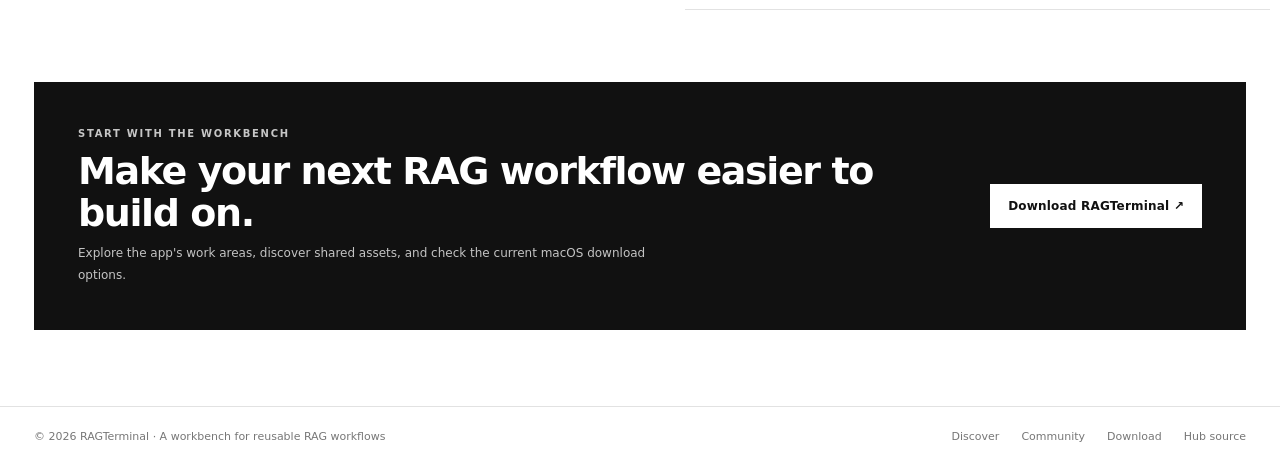
==== commit 04eaabad: "Replace Discover download CTA with Sign Up and Sign In" ====
--- a/index.html
+++ b/index.html
@@ -22,8 +22,11 @@
 .links{display:flex;align-items:center;gap:30px;margin-left:auto;height:100%}
 .links a{text-decoration:none;color:#414141;font-size:14px;padding:23px 0 21px;border-bottom:2px solid transparent}
 .links a:hover,.links a[aria-current=page]{color:#111;border-bottom-color:#111}
-.nav-cta,.button{display:inline-flex;align-items:center;justify-content:center;gap:10px;min-height:44px;padding:0 17px;border:1px solid #111;background:#111;color:#fff;text-decoration:none;font-size:12px;font-weight:700;letter-spacing:.2px;transition:background .15s,color .15s}
-.nav-cta:hover,.button:hover{background:#333}
+.nav-cta,.button,.auth-btn{display:inline-flex;align-items:center;justify-content:center;gap:10px;min-height:44px;padding:0 17px;border:1px solid #111;background:#111;color:#fff;text-decoration:none;font-size:12px;font-weight:700;letter-spacing:.2px;transition:background .15s,color .15s}
+.nav-cta:hover,.button:hover,.auth-btn:hover{background:#333;color:#fff}
+.nav-actions{display:flex;align-items:center;gap:8px;white-space:nowrap}
+.auth-btn.secondary{background:#fff;color:#111;border-color:#d5d5d5}
+.auth-btn.secondary:hover{background:#f5f5f5;color:#111}
 .button.secondary{background:#fff;color:#111;border-color:#d5d5d5}
 .button.secondary:hover{background:#f5f5f5}
 .eyebrow{text-transform:uppercase;font-size:10px;letter-spacing:1.7px;font-weight:800;color:#555}
@@ -97,14 +100,15 @@
 .footer-inner{display:flex;justify-content:space-between;align-items:center;gap:20px}
 .footer-links{display:flex;gap:22px}.footer a{text-decoration:none}.footer a:hover{color:#111}
 @media(max-width:900px){.hero{grid-template-columns:1fr;gap:36px;padding:58px 0}.preview{max-width:650px}.section{padding:60px 0}.section-head{align-items:start;flex-direction:column;gap:12px}.benefits{grid-template-columns:1fr;gap:25px}.download-band{padding:32px}}
-@media(max-width:680px){.wrap{padding:0 16px}.top{height:62px}.nav{gap:15px}.brand{font-size:15px;gap:5px}.brand-icon{width:24px;height:24px}.brand small{display:none}.links{gap:13px}.links a{font-size:12px;padding:20px 0}.nav-cta{display:none}.hero{padding:45px 0 43px}.hero h1{font-size:clamp(39px,12vw,57px);letter-spacing:-2.5px}.lead{font-size:14px}.preview-body{grid-template-columns:98px 1fr;min-height:288px}.preview-side{padding:12px 5px}.side-item{font-size:9px;padding:8px 5px;gap:5px}.canvas{padding:15px 10px}.node-row{gap:5px}.node{padding:9px}.node strong{font-size:10px}.node small{font-size:9px}.module-strip{grid-template-columns:repeat(2,1fr)}.module{border-bottom:1px solid var(--line);padding:14px 12px}.module:nth-child(odd){border-left:1px solid var(--line)}.module:last-child{grid-column:1/-1}.capabilities,.use-grid{grid-template-columns:1fr}.cap,.use-card{min-height:0;padding:20px}.capabilities,.use-grid,.workflow{border-top:0}.workflow{grid-template-columns:1fr}.step{padding:20px}.step h3{margin-top:12px}.section{padding:48px 0}.section-head h2{font-size:32px}.benefits{padding:48px 0}.download-band{margin-bottom:48px;padding:25px 20px;align-items:flex-start;flex-direction:column}.footer-inner{align-items:flex-start;flex-direction:column}.footer-links{gap:16px}}
+@media(max-width:680px){.wrap{padding:0 16px}.top{height:62px}.nav{gap:15px}.brand{font-size:15px;gap:5px}.brand-icon{width:24px;height:24px}.brand small{display:none}.links{gap:13px}.links a{font-size:12px;padding:20px 0}.nav-cta{display:none}.nav-actions{gap:5px}.auth-btn{min-height:34px;padding:0 8px;font-size:10px;letter-spacing:0}.nav{gap:8px}.brand{font-size:13px}.hero{padding:45px 0 43px}.hero h1{font-size:clamp(39px,12vw,57px);letter-spacing:-2.5px}.lead{font-size:14px}.preview-body{grid-template-columns:98px 1fr;min-height:288px}.preview-side{padding:12px 5px}.side-item{font-size:9px;padding:8px 5px;gap:5px}.canvas{padding:15px 10px}.node-row{gap:5px}.node{padding:9px}.node strong{font-size:10px}.node small{font-size:9px}.module-strip{grid-template-columns:repeat(2,1fr)}.module{border-bottom:1px solid var(--line);padding:14px 12px}.module:nth-child(odd){border-left:1px solid var(--line)}.module:last-child{grid-column:1/-1}.capabilities,.use-grid{grid-template-columns:1fr}.cap,.use-card{min-height:0;padding:20px}.capabilities,.use-grid,.workflow{border-top:0}.workflow{grid-template-columns:1fr}.step{padding:20px}.step h3{margin-top:12px}.section{padding:48px 0}.section-head h2{font-size:32px}.benefits{padding:48px 0}.download-band{margin-bottom:48px;padding:25px 20px;align-items:flex-start;flex-direction:column}.footer-inner{align-items:flex-start;flex-direction:column}.footer-links{gap:16px}}
+@media(max-width:480px){.links{gap:6px}.links a{font-size:10px}.brand{font-size:12px;gap:3px}.auth-btn{min-height:32px;padding:0 6px;font-size:9px}}
 </style>
 </head>
 <body>
 <header class="top"><div class="wrap nav">
 <a class="brand" href="/" aria-label="RAGTerminal Discover"><img class="brand-icon" src="/assets/brain.head.profile.svg" alt=""><span>RAGTerminal<small> workbench</small></span></a>
 <nav class="links" aria-label="Primary"><a href="/" aria-current="page">Discover</a><a href="/community.html">Community</a><a href="/download.html">Download</a></nav>
-<a class="nav-cta" href="/download.html">Get RAGTerminal <span aria-hidden="true">↗</span></a>
+<div class="nav-actions" aria-label="Account actions"><a class="auth-btn" href="/community.html?auth=signup">Sign Up</a><a class="auth-btn secondary" href="/community.html?auth=signin">Sign In</a></div>
 </div></header>
 <main>
 <section class="wrap hero" id="discover">
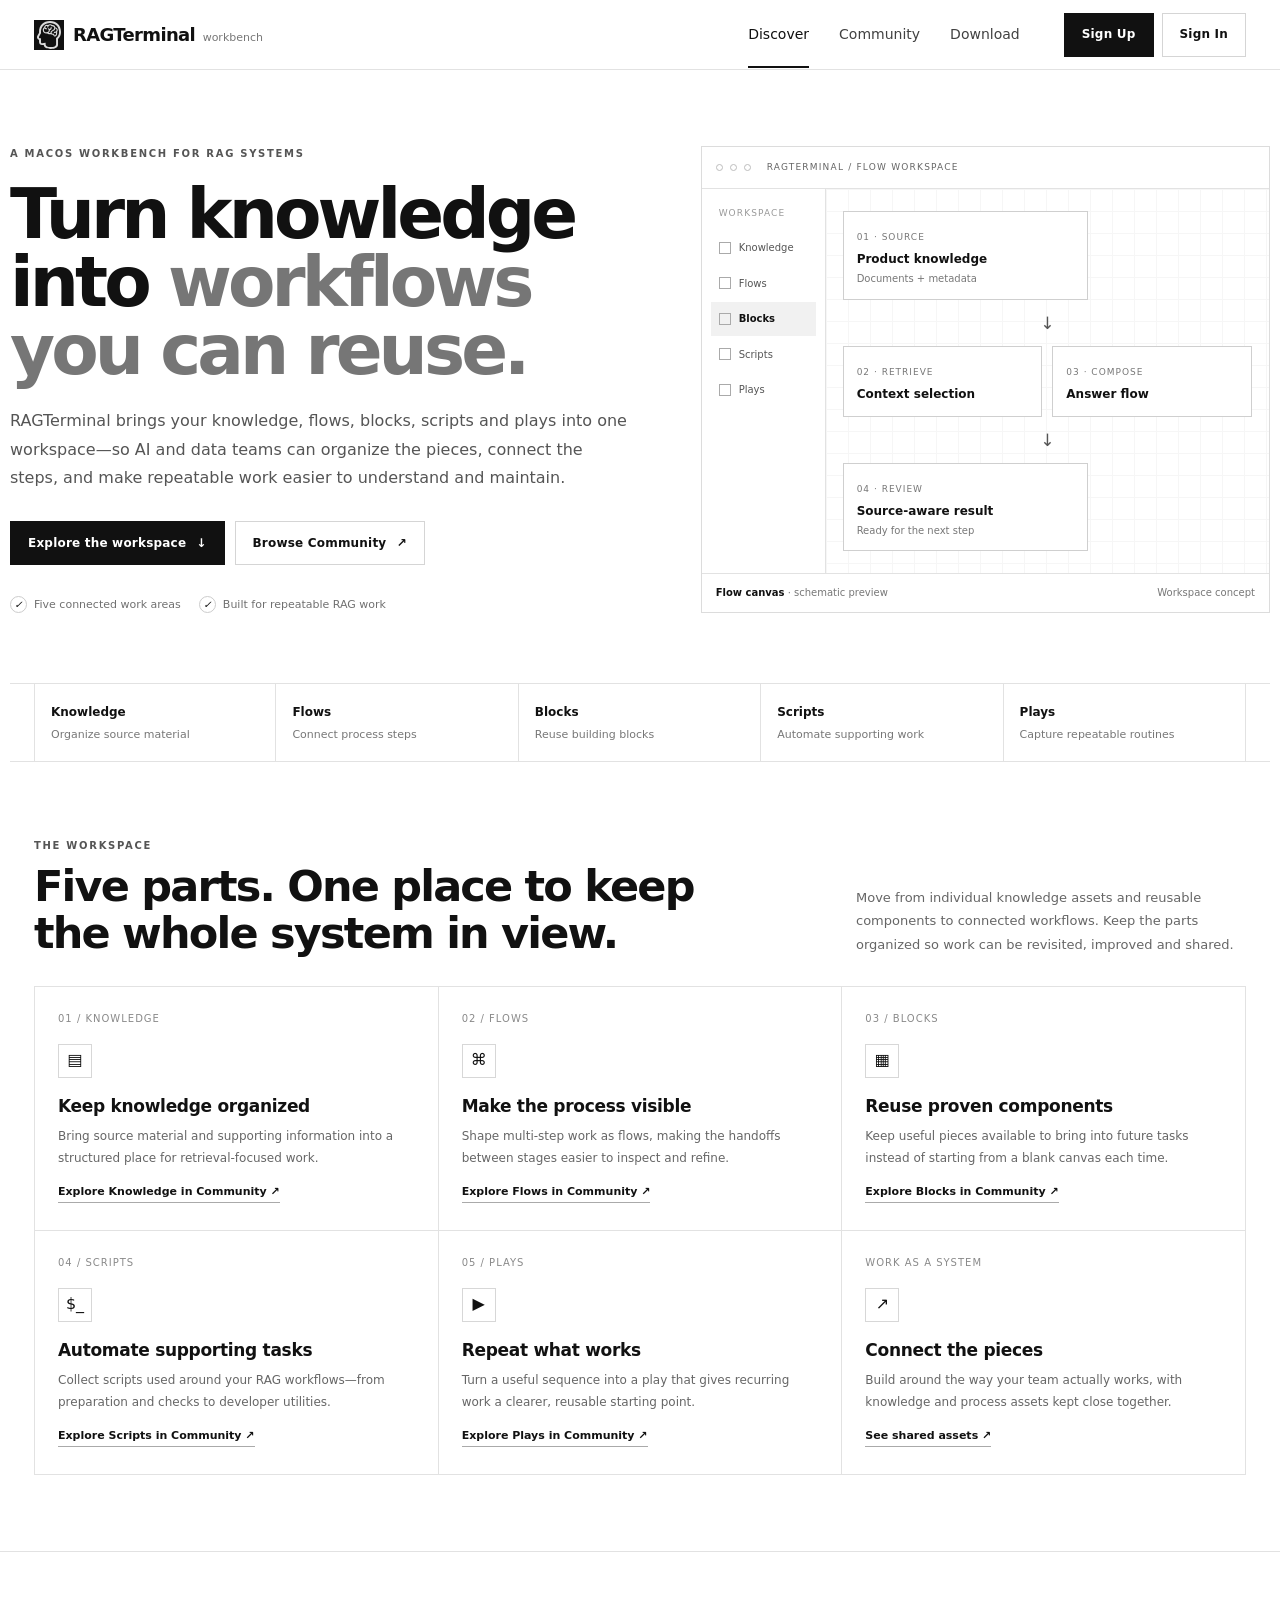
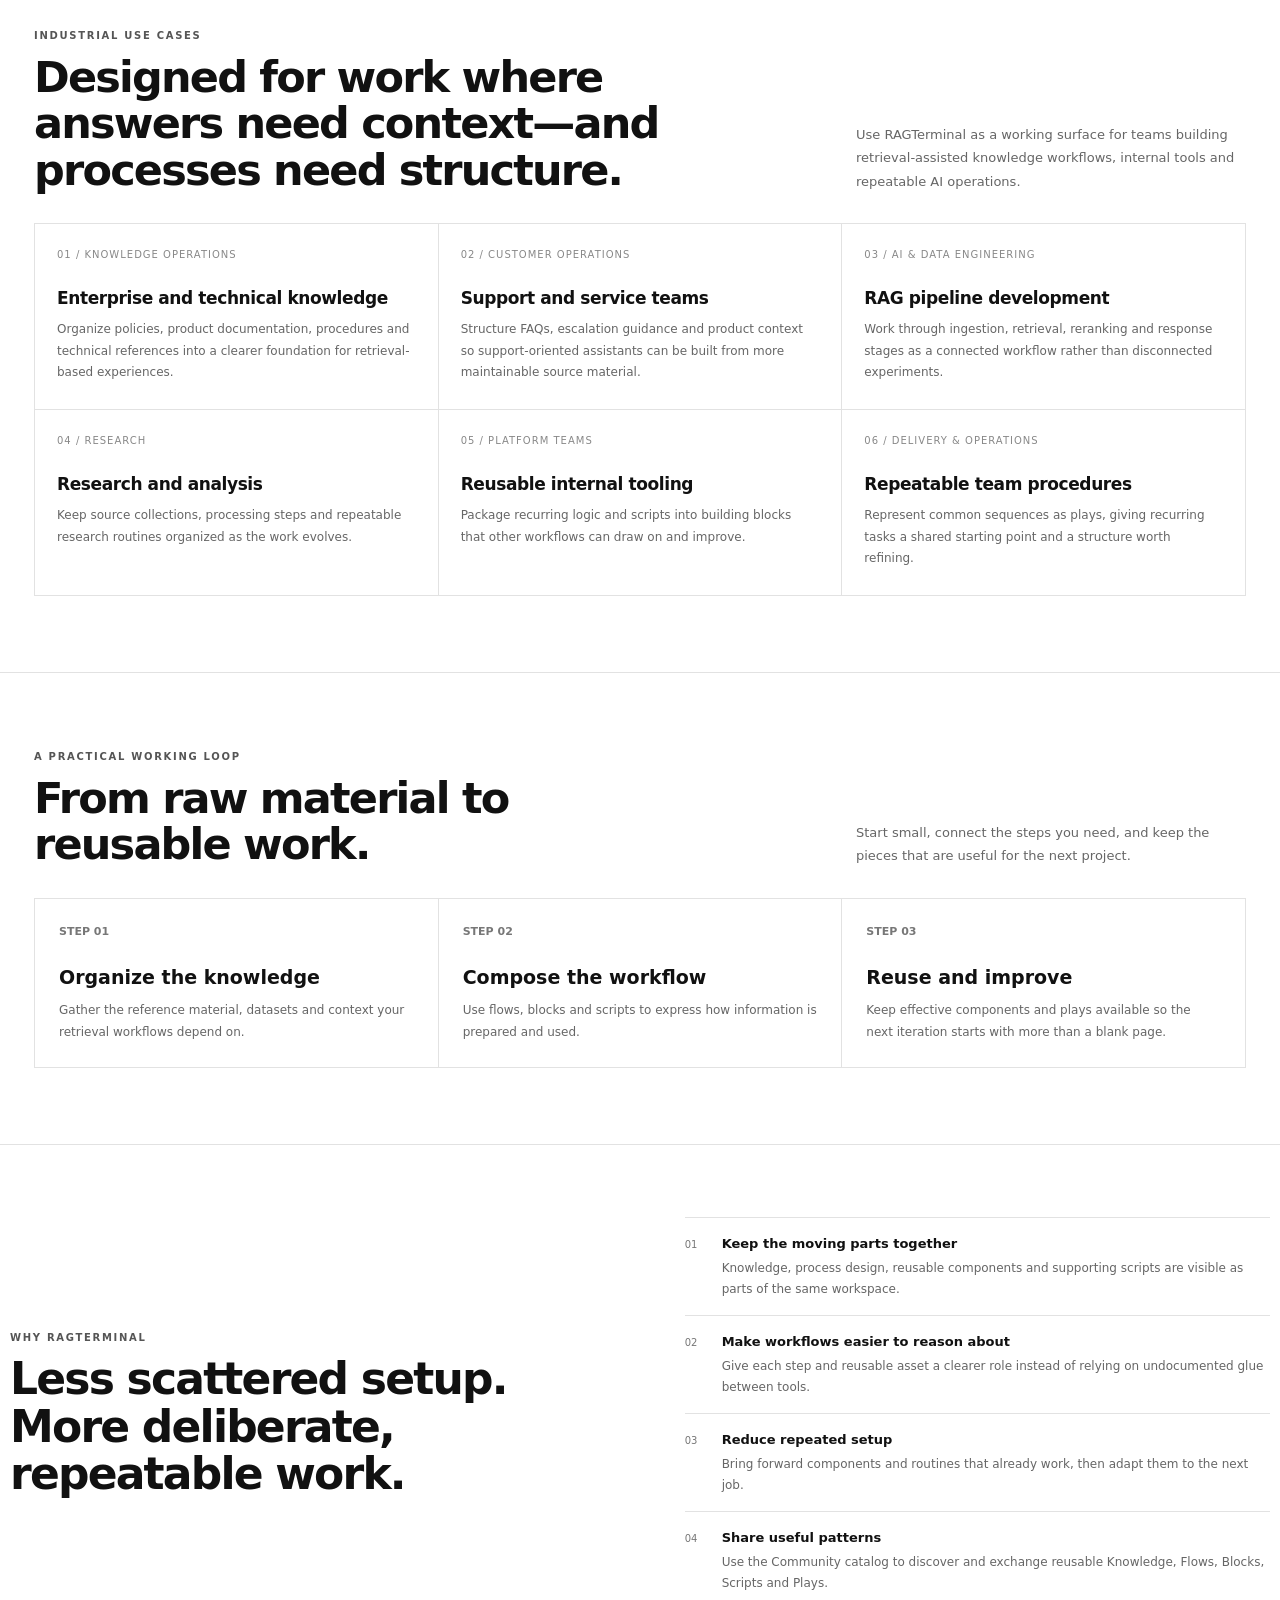
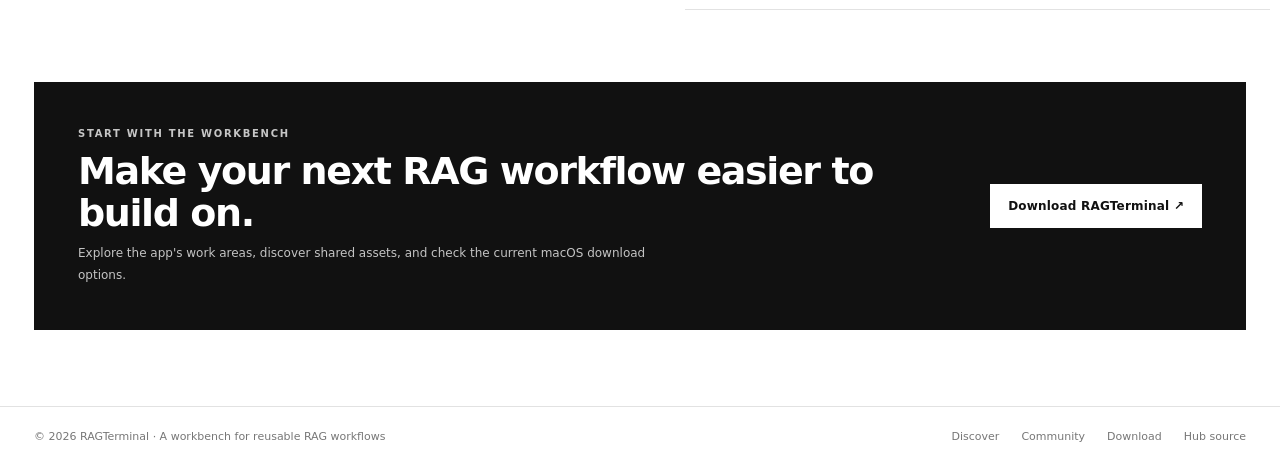
==== commit 67c300dc: "Highlight Blocks in Discover workspace preview" ====
--- a/index.html
+++ b/index.html
@@ -122,7 +122,7 @@
 <div class="preview" aria-label="Illustration of a RAG workflow workspace">
 <div class="preview-top"><i class="win-dot"></i><i class="win-dot"></i><i class="win-dot"></i><span class="preview-title">RAGTerminal / Flow workspace</span></div>
 <div class="preview-body">
-<aside class="preview-side"><div class="side-label">Workspace</div><div class="side-item"><i class="side-square"></i> Knowledge</div><div class="side-item active"><i class="side-square"></i> Flows</div><div class="side-item"><i class="side-square"></i> Blocks</div><div class="side-item"><i class="side-square"></i> Scripts</div><div class="side-item"><i class="side-square"></i> Plays</div></aside>
+<aside class="preview-side"><div class="side-label">Workspace</div><div class="side-item"><i class="side-square"></i> Knowledge</div><div class="side-item"><i class="side-square"></i> Flows</div><div class="side-item active"><i class="side-square"></i> Blocks</div><div class="side-item"><i class="side-square"></i> Scripts</div><div class="side-item"><i class="side-square"></i> Plays</div></aside>
 <div class="canvas">
 <div class="node"><span class="node-label">01 · Source</span><strong>Product knowledge</strong><small>Documents + metadata</small></div>
 <div class="node-arrow" aria-hidden="true">↓</div>
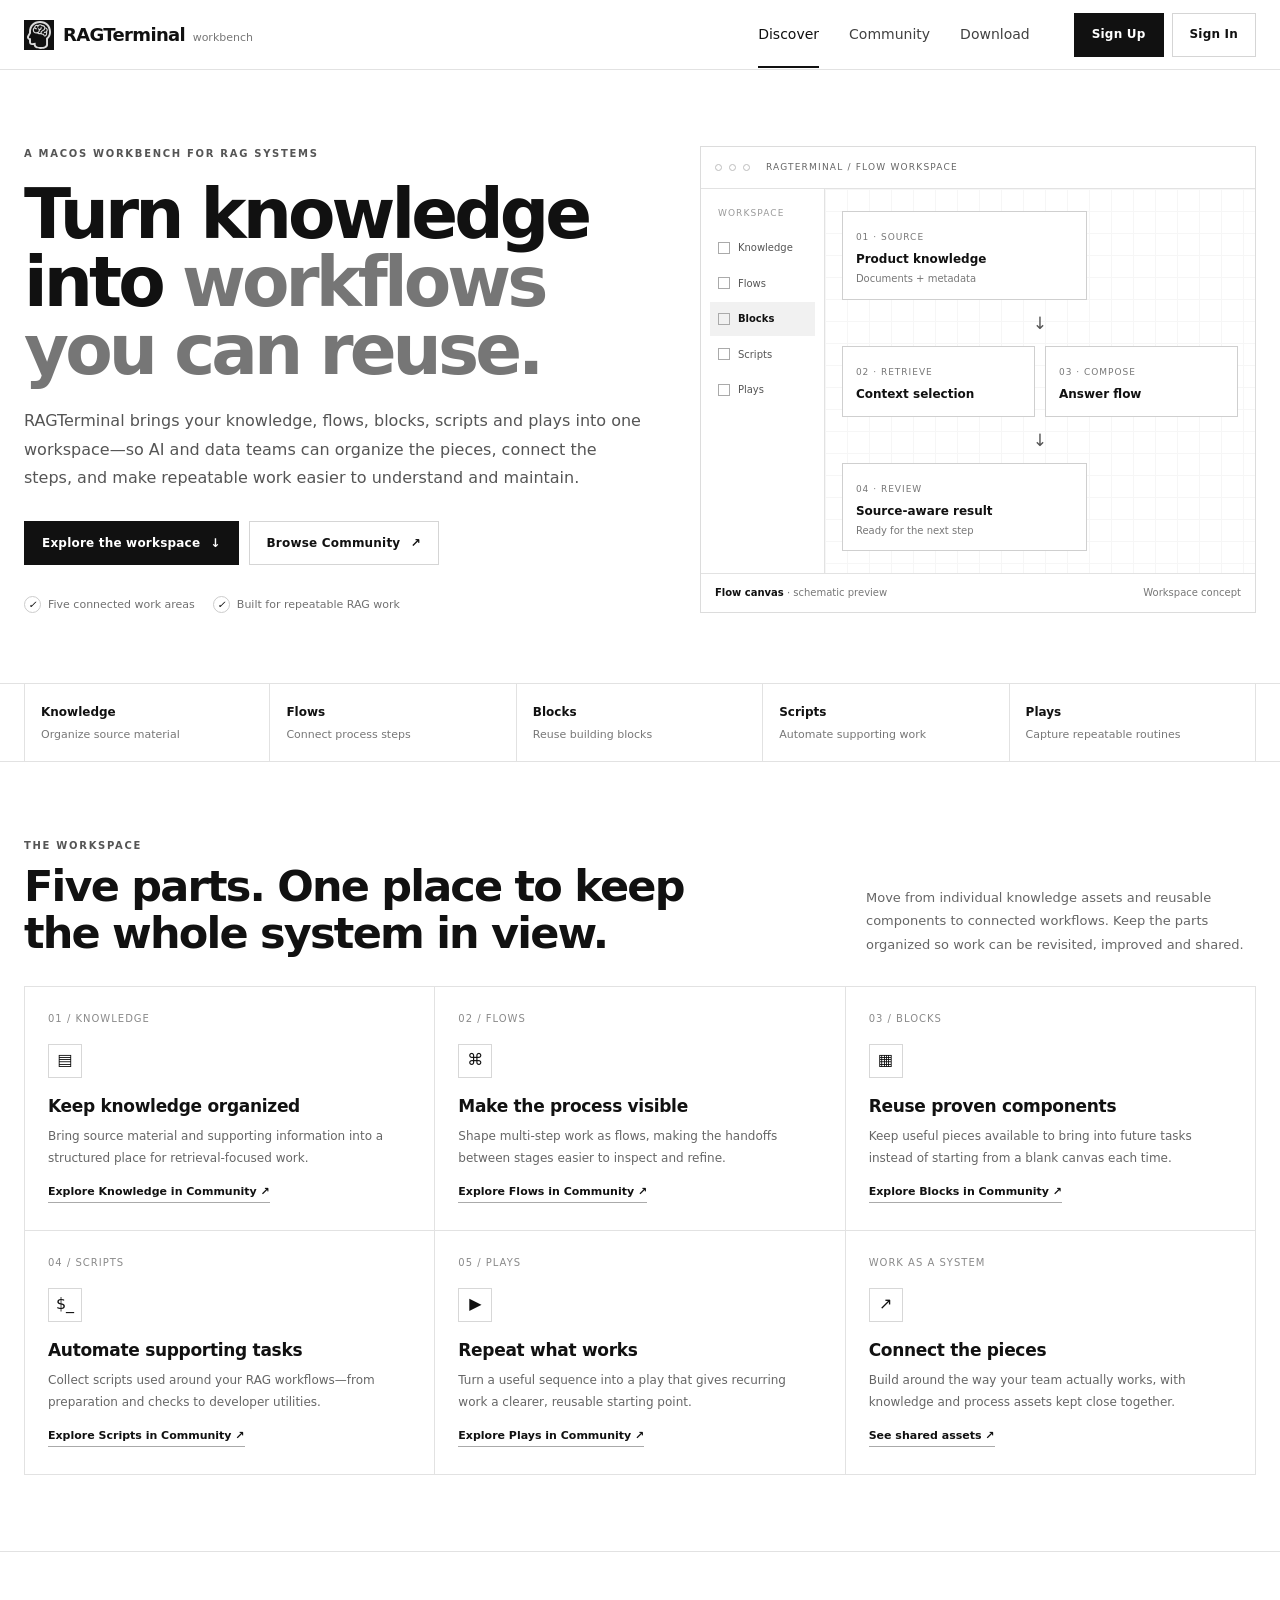
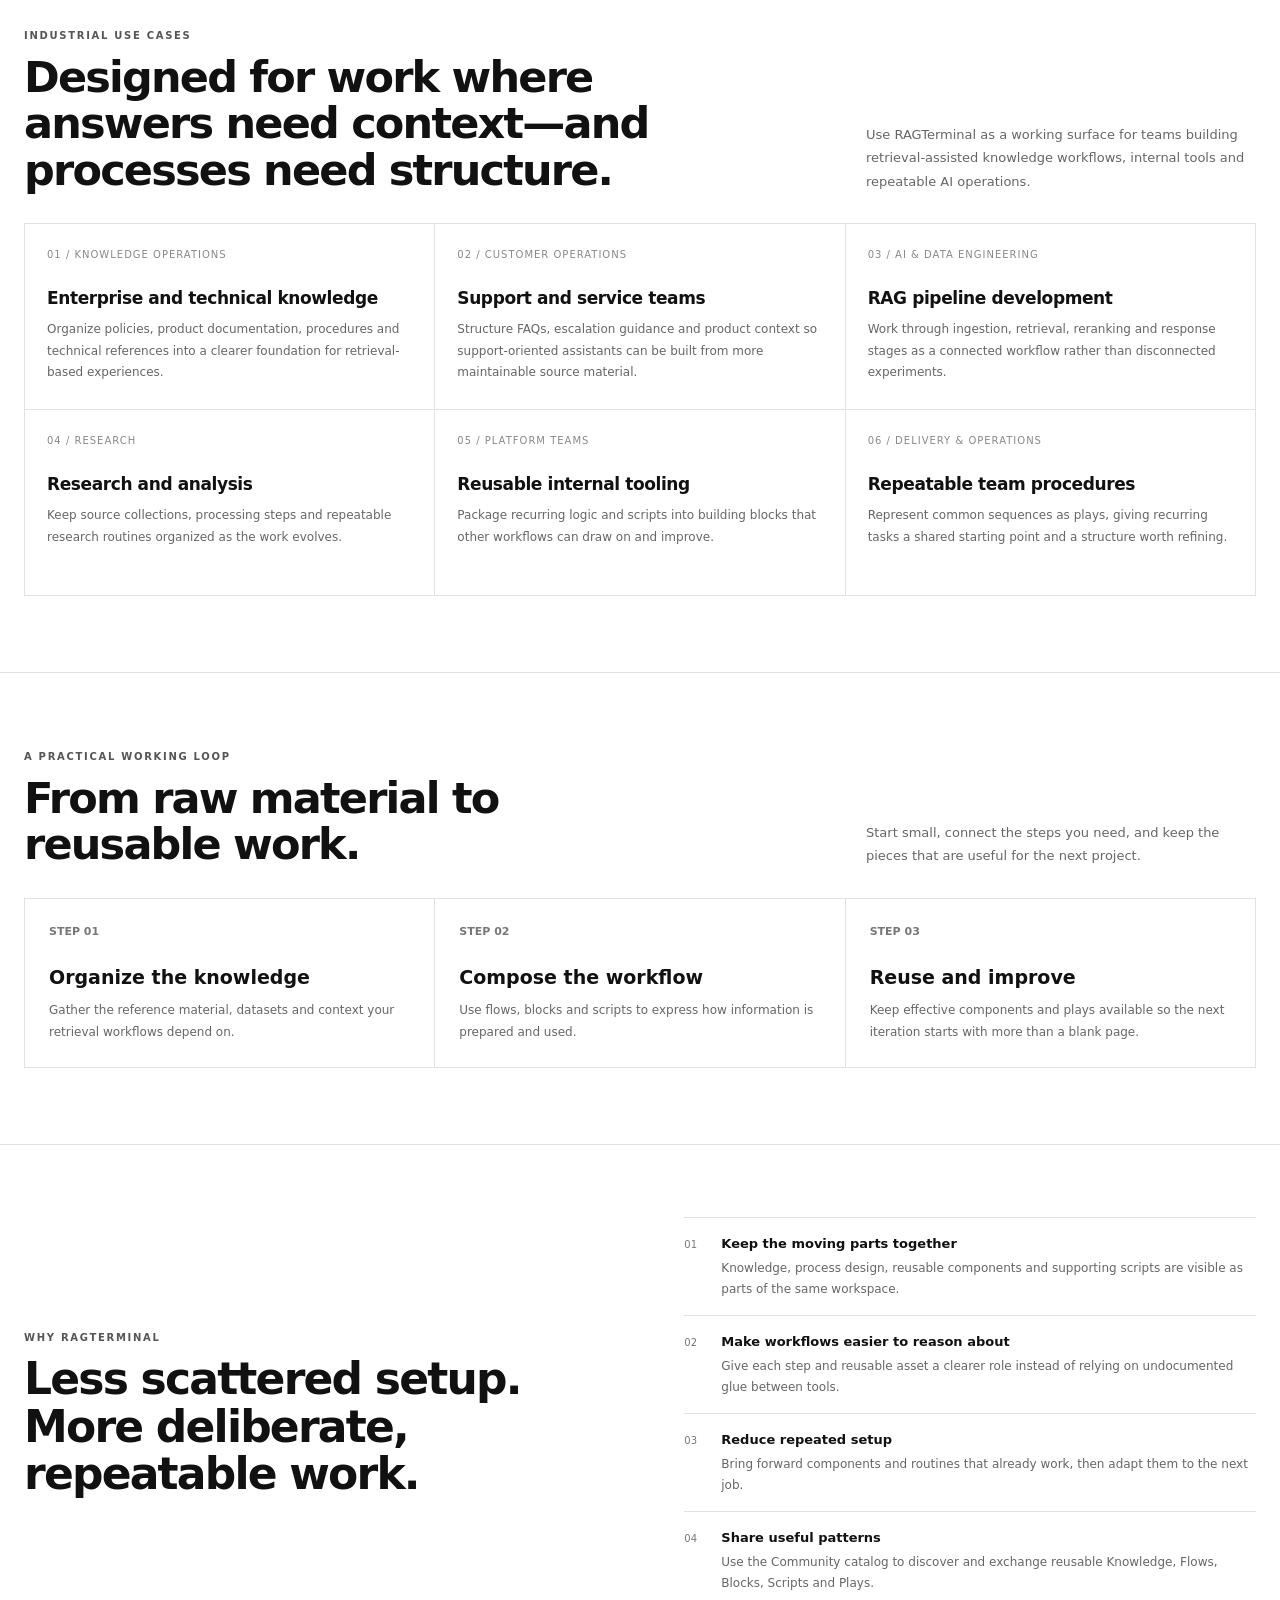
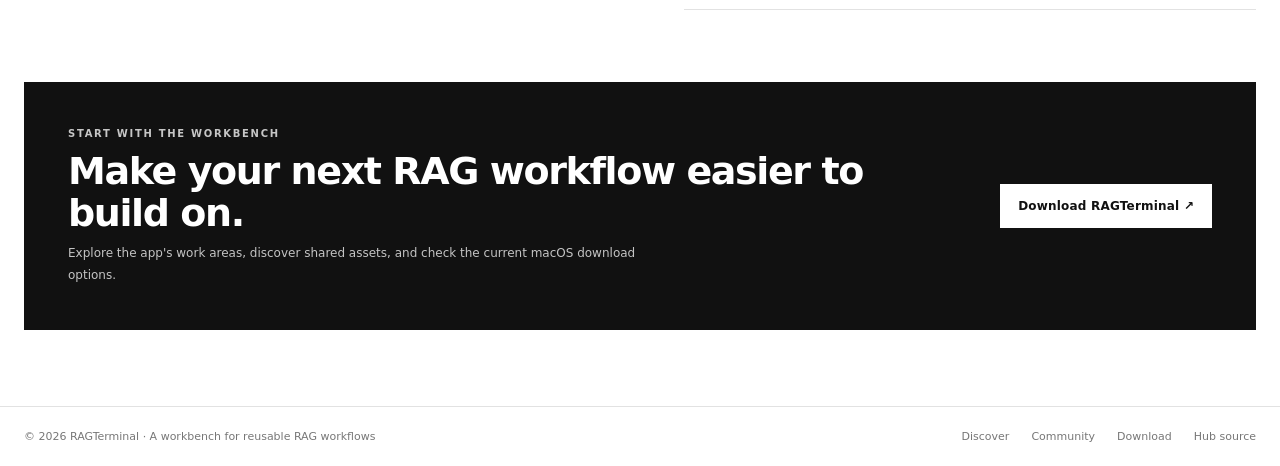
==== commit bcf75114: "Standardize shared page gutters and navigation" ====
--- a/index.html
+++ b/index.html
@@ -102,6 +102,35 @@
 @media(max-width:900px){.hero{grid-template-columns:1fr;gap:36px;padding:58px 0}.preview{max-width:650px}.section{padding:60px 0}.section-head{align-items:start;flex-direction:column;gap:12px}.benefits{grid-template-columns:1fr;gap:25px}.download-band{padding:32px}}
 @media(max-width:680px){.wrap{padding:0 16px}.top{height:62px}.nav{gap:15px}.brand{font-size:15px;gap:5px}.brand-icon{width:24px;height:24px}.brand small{display:none}.links{gap:13px}.links a{font-size:12px;padding:20px 0}.nav-cta{display:none}.nav-actions{gap:5px}.auth-btn{min-height:34px;padding:0 8px;font-size:10px;letter-spacing:0}.nav{gap:8px}.brand{font-size:13px}.hero{padding:45px 0 43px}.hero h1{font-size:clamp(39px,12vw,57px);letter-spacing:-2.5px}.lead{font-size:14px}.preview-body{grid-template-columns:98px 1fr;min-height:288px}.preview-side{padding:12px 5px}.side-item{font-size:9px;padding:8px 5px;gap:5px}.canvas{padding:15px 10px}.node-row{gap:5px}.node{padding:9px}.node strong{font-size:10px}.node small{font-size:9px}.module-strip{grid-template-columns:repeat(2,1fr)}.module{border-bottom:1px solid var(--line);padding:14px 12px}.module:nth-child(odd){border-left:1px solid var(--line)}.module:last-child{grid-column:1/-1}.capabilities,.use-grid{grid-template-columns:1fr}.cap,.use-card{min-height:0;padding:20px}.capabilities,.use-grid,.workflow{border-top:0}.workflow{grid-template-columns:1fr}.step{padding:20px}.step h3{margin-top:12px}.section{padding:48px 0}.section-head h2{font-size:32px}.benefits{padding:48px 0}.download-band{margin-bottom:48px;padding:25px 20px;align-items:flex-start;flex-direction:column}.footer-inner{align-items:flex-start;flex-direction:column}.footer-links{gap:16px}}
 @media(max-width:480px){.links{gap:6px}.links a{font-size:10px}.brand{font-size:12px;gap:3px}.auth-btn{min-height:32px;padding:0 6px;font-size:9px}}
+
+/* Shared page frame: consistent gutters and navigation across Discover, Community, and Download */
+:root{--hub-page-max:1280px;--hub-page-gutter:24px}
+.wrap{width:min(var(--hub-page-max),100%);max-width:var(--hub-page-max);margin-left:auto;margin-right:auto;padding-left:var(--hub-page-gutter);padding-right:var(--hub-page-gutter);box-sizing:border-box}
+.top{height:70px;background:#ffffffed;border-bottom:1px solid #e2e2e2}
+.nav{height:100%}
+.footer{border-top:1px solid #e2e2e2}
+@media(max-width:680px){
+  :root{--hub-page-gutter:16px}
+  .wrap{padding-left:var(--hub-page-gutter);padding-right:var(--hub-page-gutter)}
+  .top{height:62px}
+  .nav{gap:8px}
+  .brand{font-size:13px;gap:5px}
+  .brand-icon{width:24px;height:24px}
+  .brand small{display:none}
+  .links{gap:10px}
+  .links a{font-size:11px;padding:20px 0}
+  .nav-actions{gap:5px}
+  .auth-btn{min-height:34px;padding:0 8px;font-size:10px;letter-spacing:0}
+  .right.nav-actions .btn{min-height:34px;padding:0 8px;font-size:10px;letter-spacing:0}
+}
+@media(max-width:480px){
+  .brand{font-size:12px;gap:3px}
+  .links{gap:7px}
+  .links a{font-size:10px}
+  .auth-btn{min-height:32px;padding:0 6px;font-size:9px}
+  .right.nav-actions .btn{min-height:32px;padding:0 6px;font-size:9px}
+}
+
 </style>
 </head>
 <body>
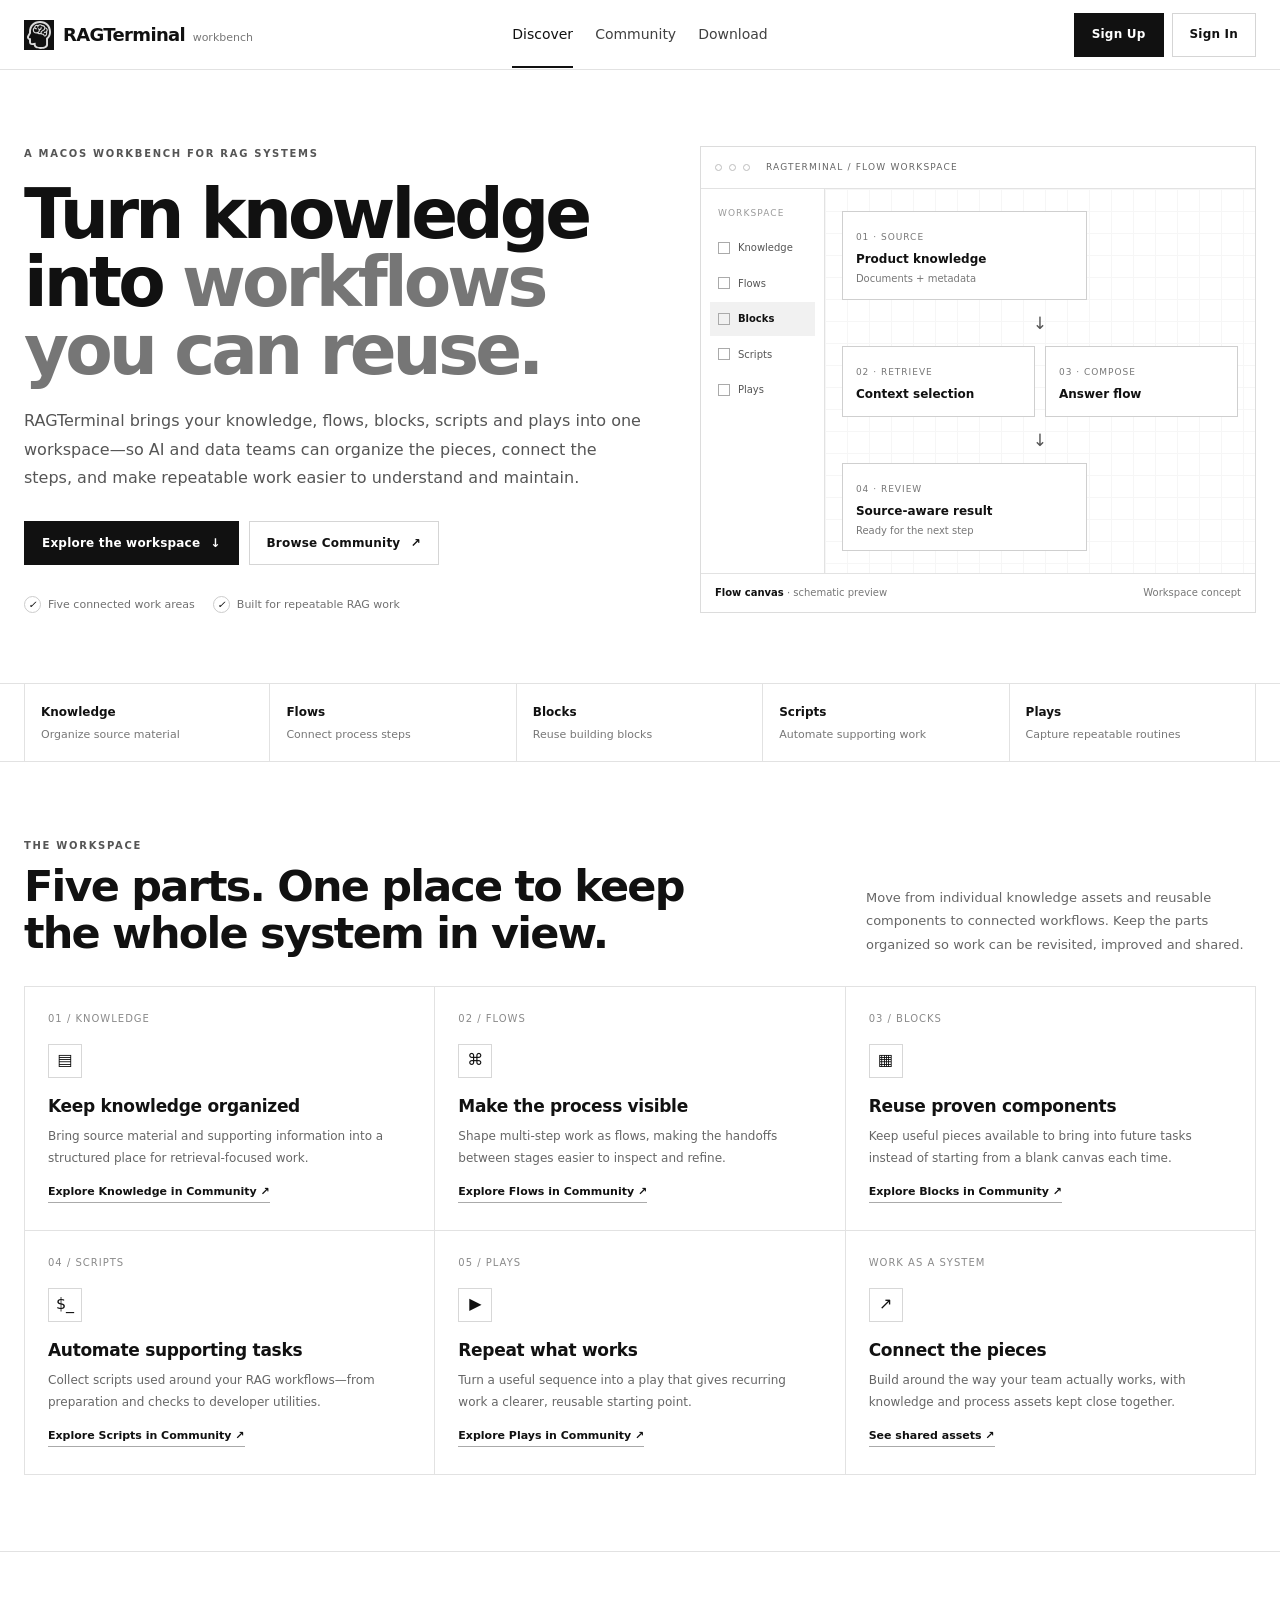
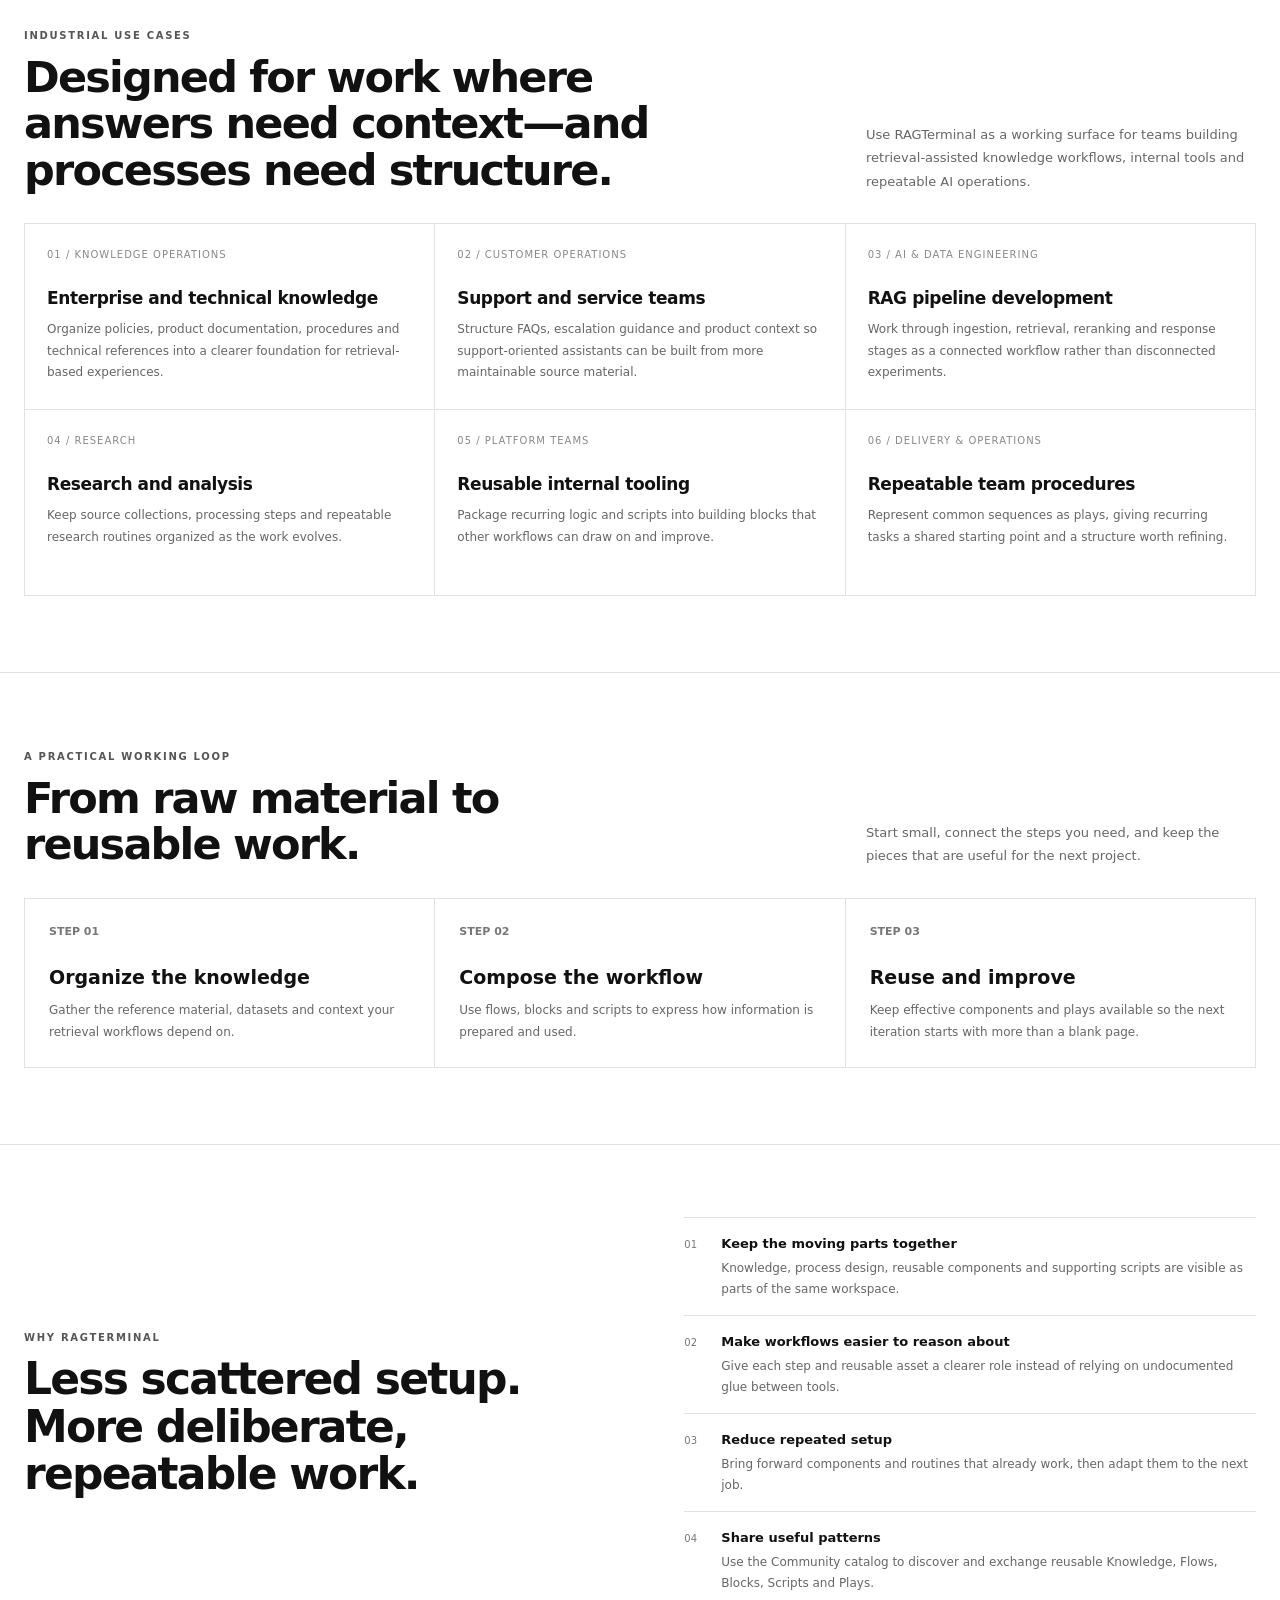
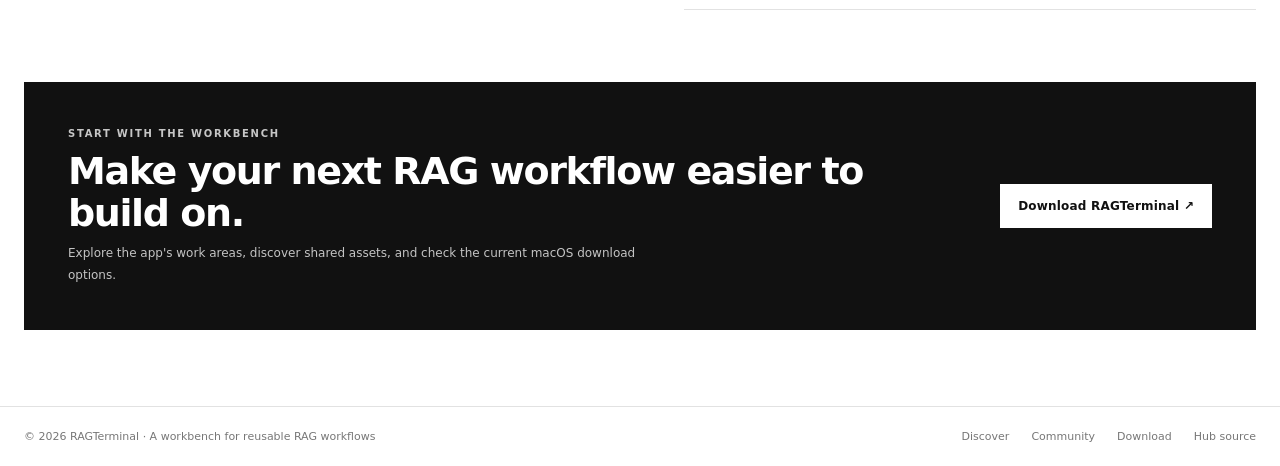
==== commit 5407a8ab: "Center navigation and show signed-in profile name" ====
--- a/index.html
+++ b/index.html
@@ -131,13 +131,22 @@
   .right.nav-actions .btn{min-height:32px;padding:0 6px;font-size:9px}
 }
 
+
+/* Center the section links while keeping account actions anchored on the right. */
+@media(min-width:700px){
+  .nav{display:grid;grid-template-columns:minmax(0,1fr) auto minmax(0,1fr);gap:20px}
+  .brand{grid-column:1;justify-self:start;min-width:0}
+  .links{grid-column:2;justify-self:center;margin-left:0;gap:22px;white-space:nowrap}
+  .nav-actions,.right.nav-actions{grid-column:3;justify-self:end;width:max-content;margin-left:0}
+}
+
 </style>
 </head>
 <body>
 <header class="top"><div class="wrap nav">
 <a class="brand" href="/" aria-label="RAGTerminal Discover"><img class="brand-icon" src="/assets/brain.head.profile.svg" alt=""><span>RAGTerminal<small> workbench</small></span></a>
 <nav class="links" aria-label="Primary"><a href="/" aria-current="page">Discover</a><a href="/community.html">Community</a><a href="/download.html">Download</a></nav>
-<div class="nav-actions" aria-label="Account actions"><a class="auth-btn" href="/community.html?auth=signup">Sign Up</a><a class="auth-btn secondary" href="/community.html?auth=signin">Sign In</a></div>
+<div class="nav-actions" aria-label="Account actions"><a class="auth-btn" href="/community.html?auth=signup">Sign Up</a><a class="auth-btn secondary" id="header-signin" href="/community.html?auth=signin">Sign In</a></div>
 </div></header>
 <main>
 <section class="wrap hero" id="discover">
@@ -208,4 +217,5 @@
 <section class="wrap" id="download"><div class="download-band"><div><div class="eyebrow" style="color:#c6c6c6">Start with the workbench</div><h2>Make your next RAG workflow easier to build on.</h2><p>Explore the app's work areas, discover shared assets, and check the current macOS download options.</p></div><a class="button" href="/download.html">Download RAGTerminal ↗</a></div></section>
 </main>
 <footer class="footer"><div class="wrap footer-inner"><span>© 2026 RAGTerminal · A workbench for reusable RAG workflows</span><nav class="footer-links" aria-label="Footer"><a href="/">Discover</a><a href="/community.html">Community</a><a href="/download.html">Download</a><a href="https://github.com/Grewpot/ragterminal-hub" rel="noopener">Hub source</a></nav></div></footer>
+<script type="module" src="/header-auth.js"></script>
 </body></html>
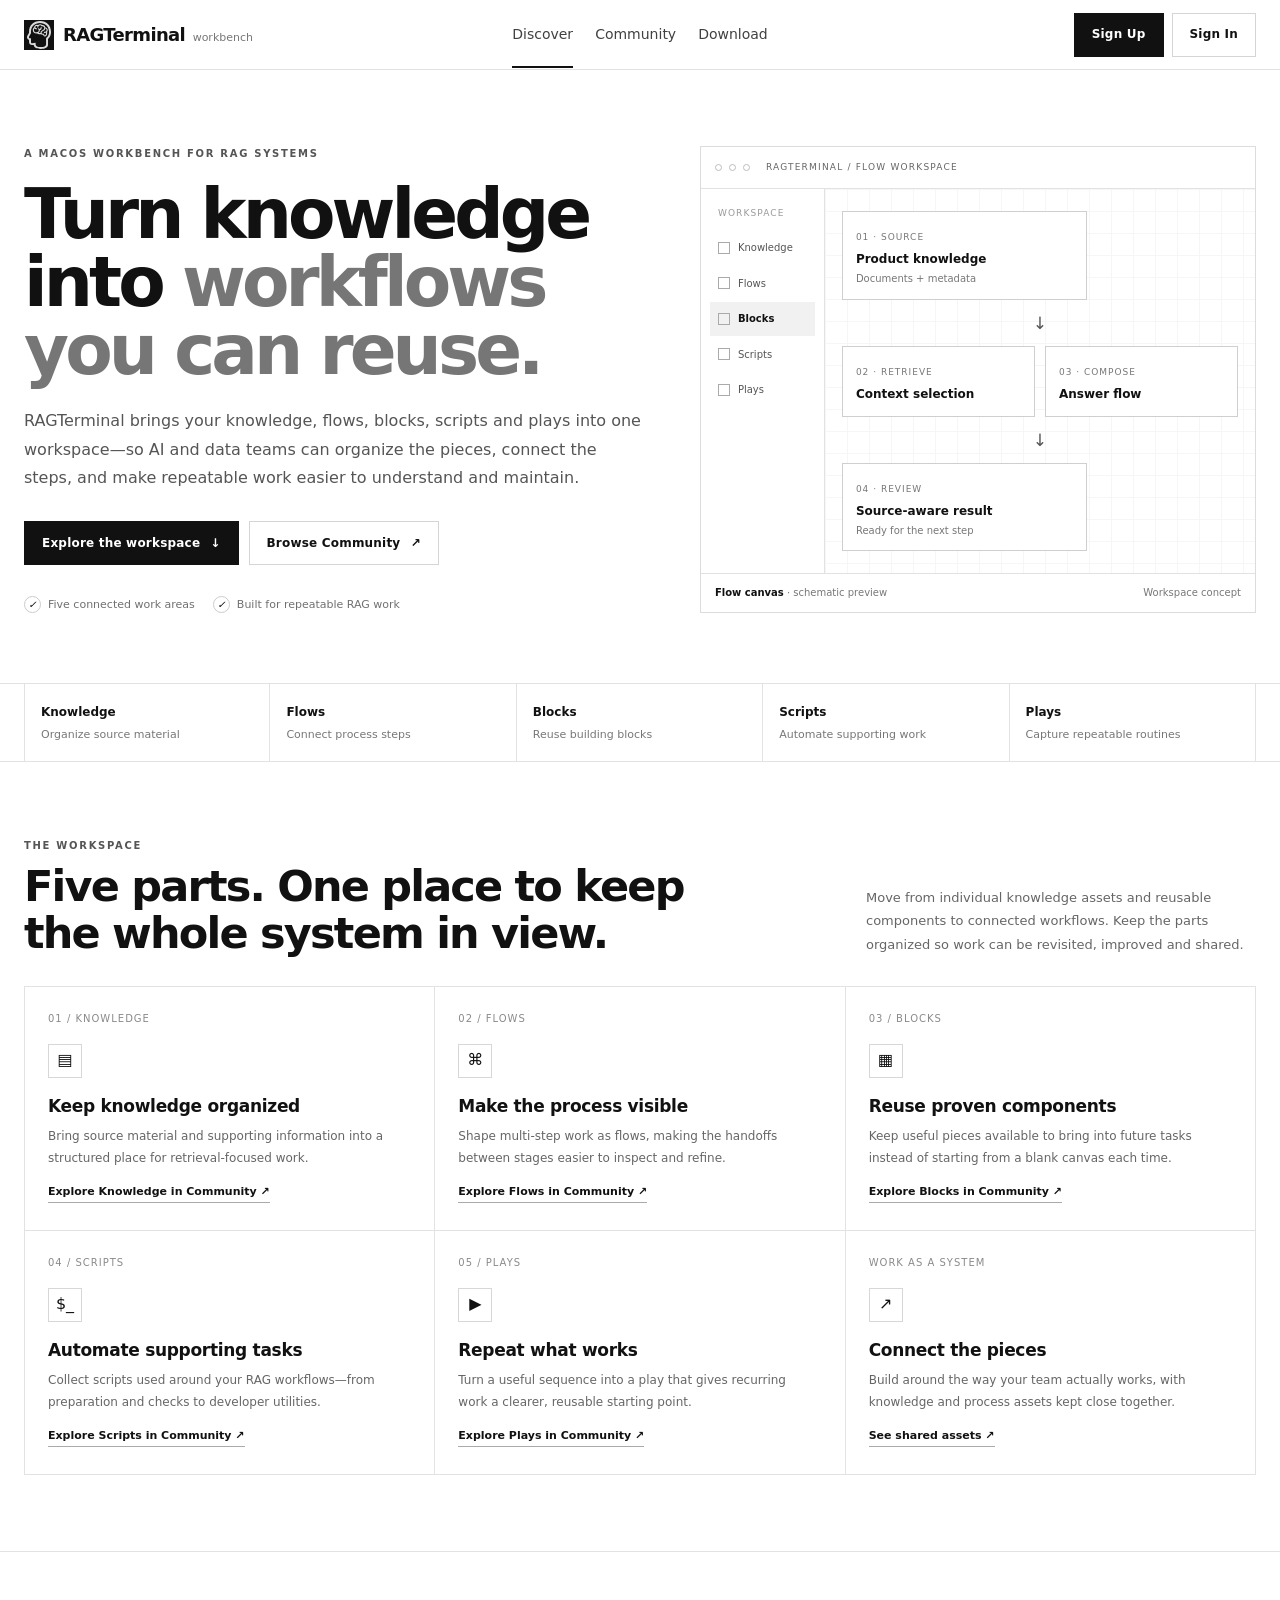
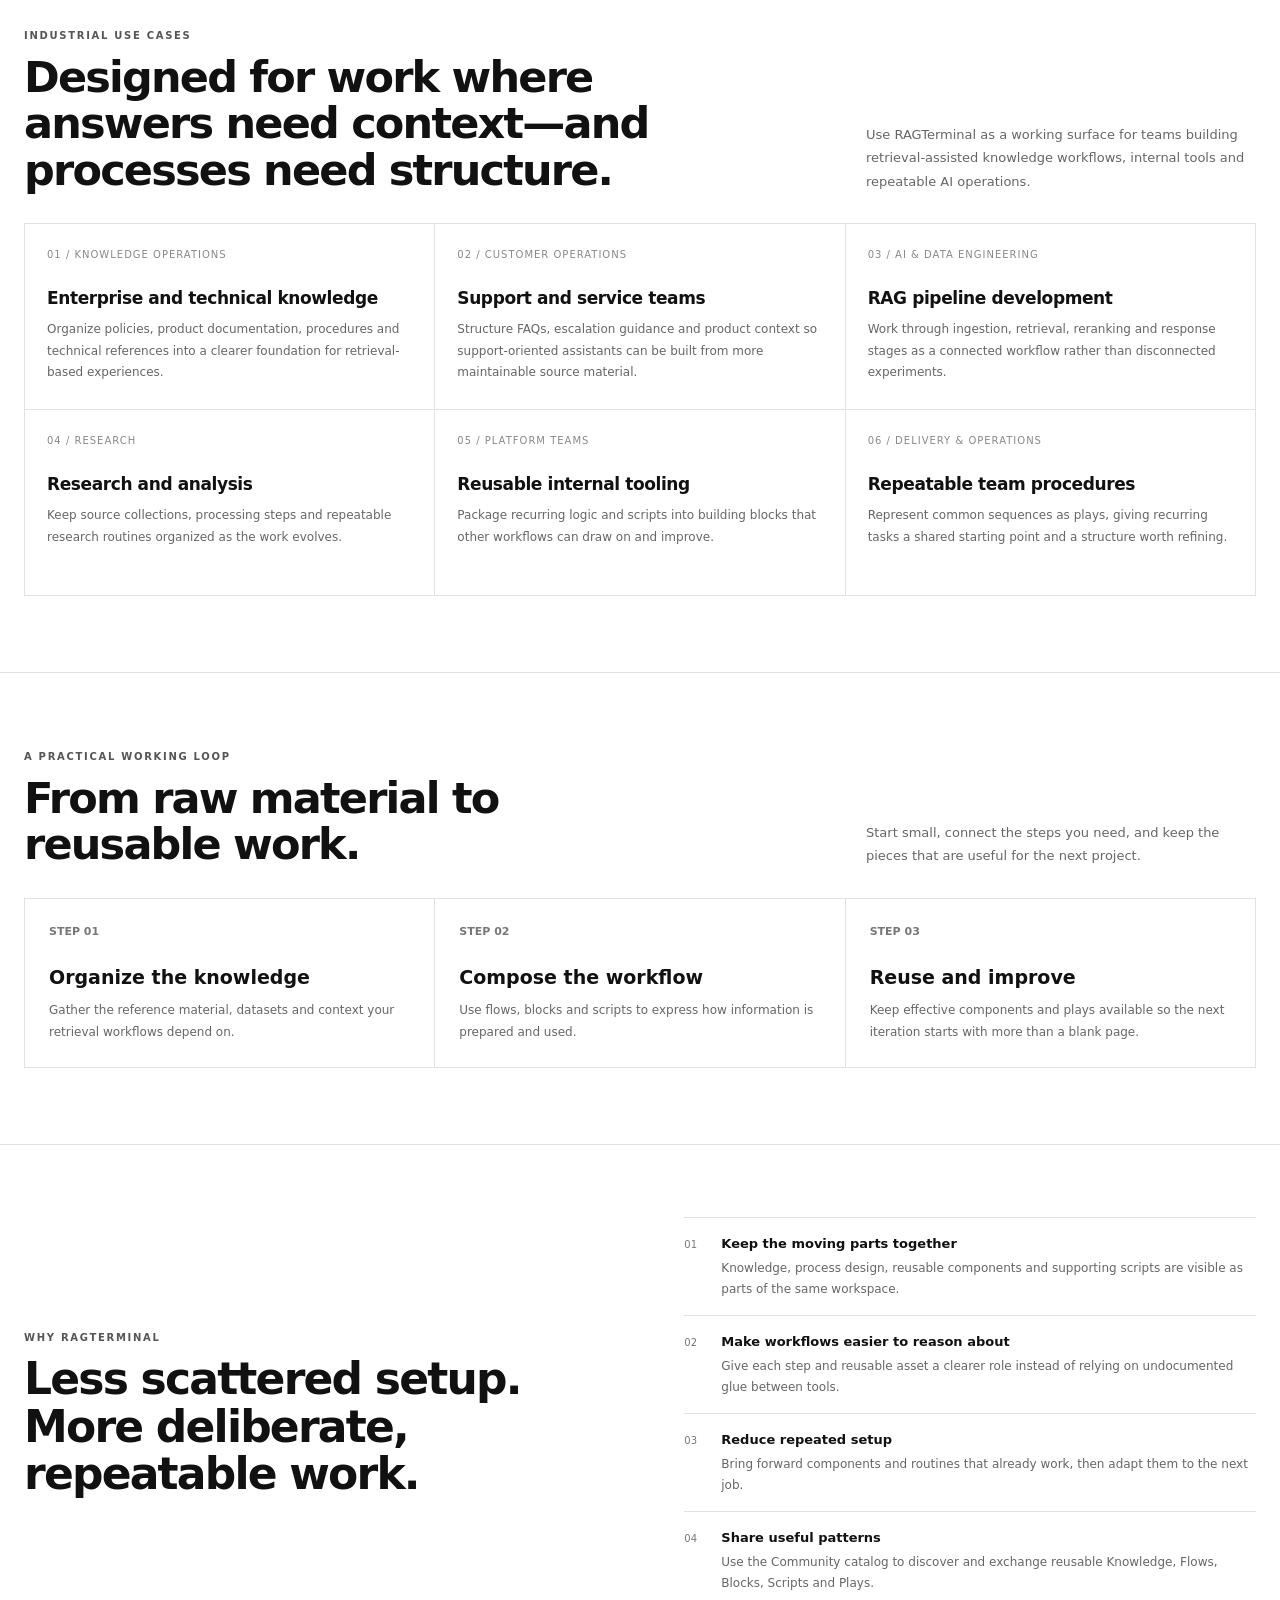
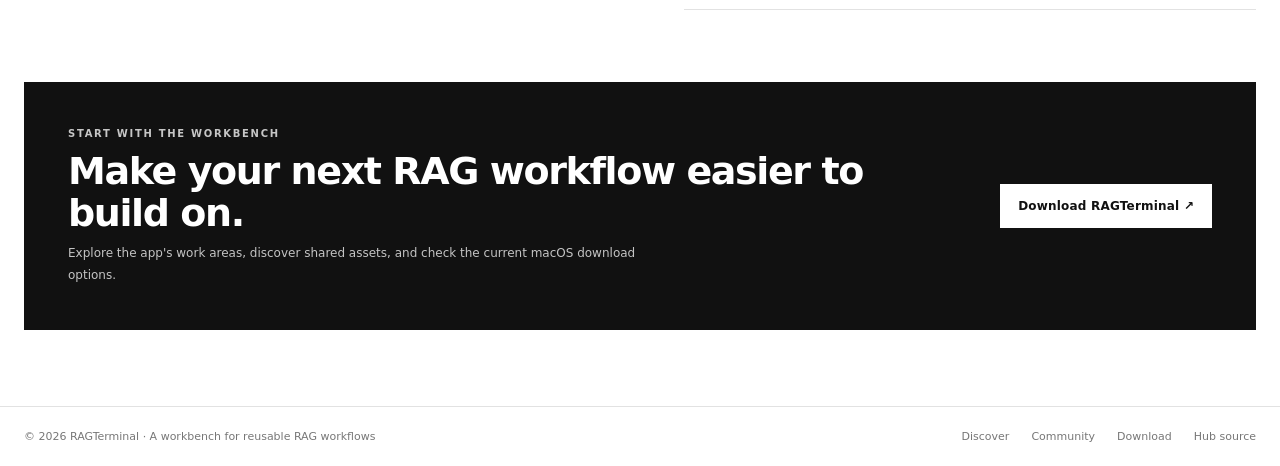
==== commit be7dbe29: "Normalize nav text styling across sections" ====
--- a/index.html
+++ b/index.html
@@ -140,6 +140,13 @@
   .nav-actions,.right.nav-actions{grid-column:3;justify-self:end;width:max-content;margin-left:0}
 }
 
+
+/* Normalize navigation labels on every section; active state is an underline only. */
+.links{color:#414141;font-weight:400}
+.links a{color:#414141;font-weight:400}
+.links a:hover{color:#414141;font-weight:400}
+.links a[aria-current=page]{color:#414141;font-weight:400;border-bottom-color:#111}
+
 </style>
 </head>
 <body>
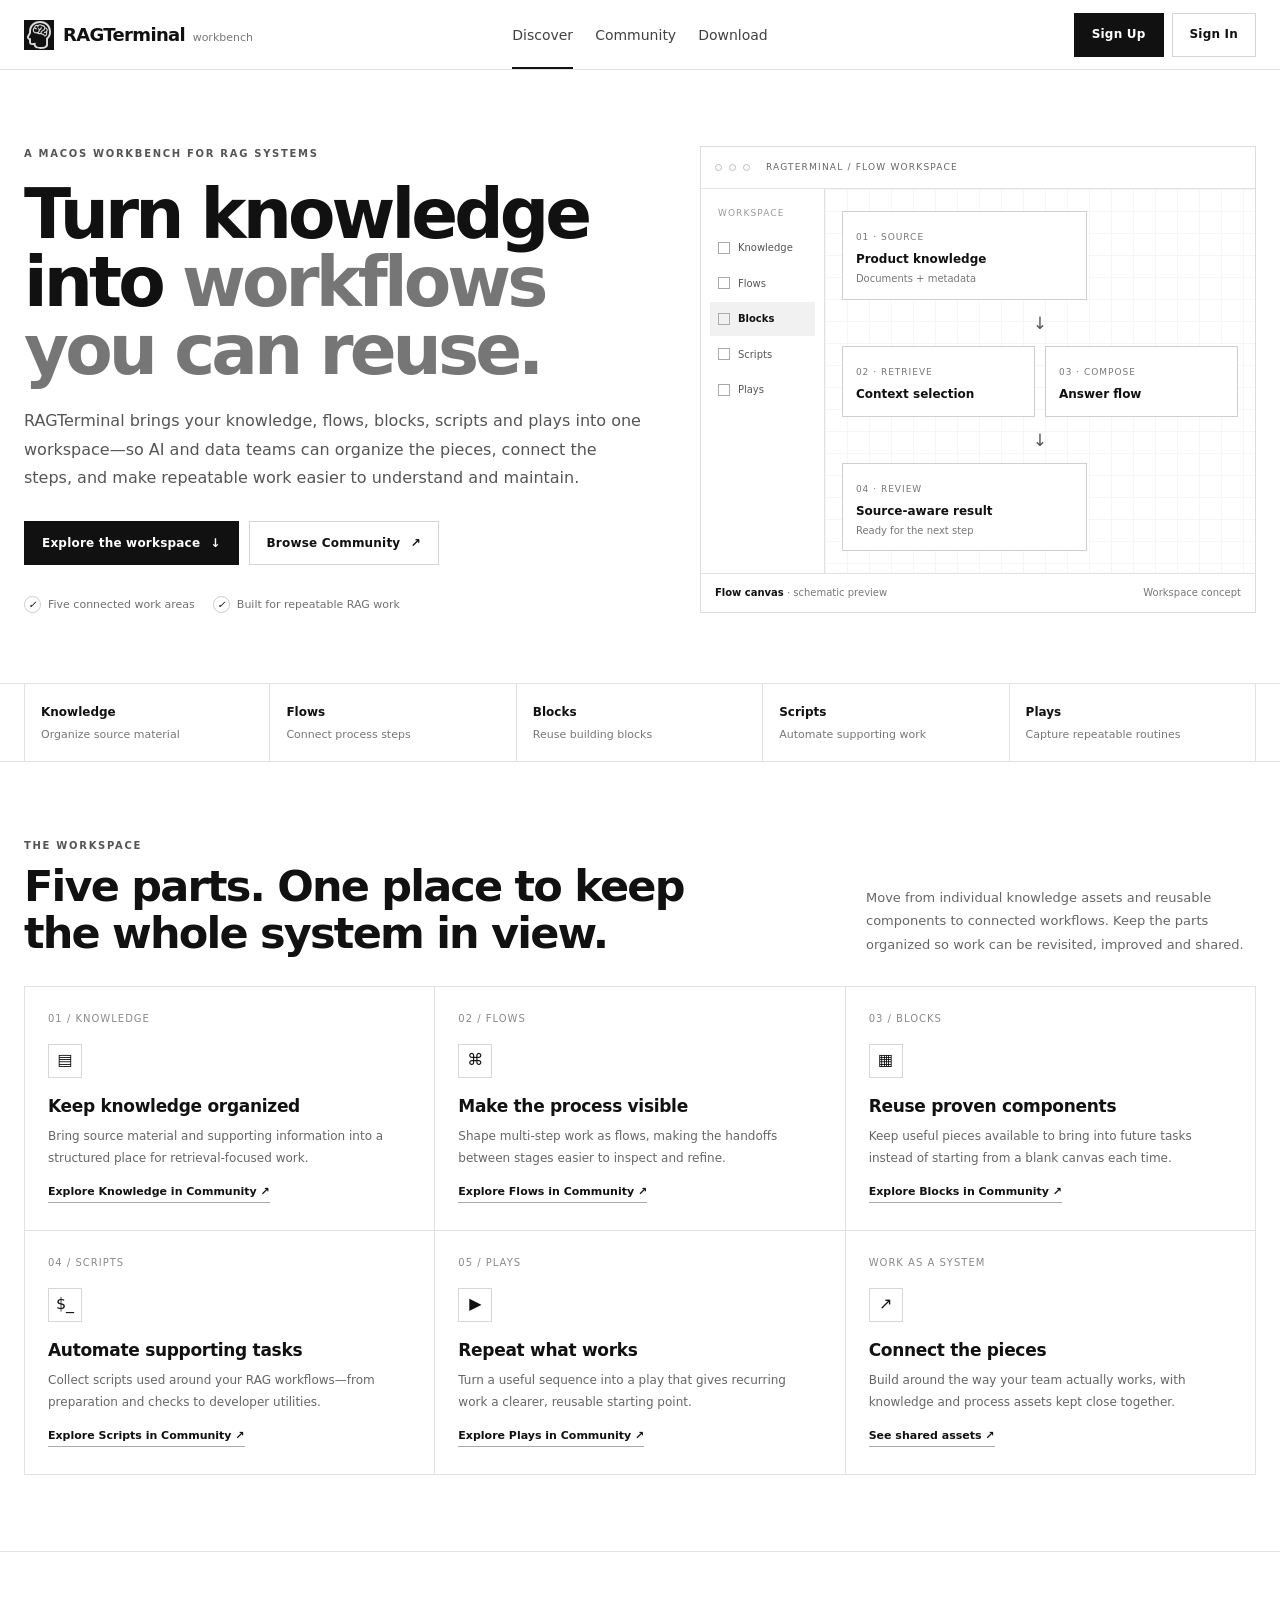
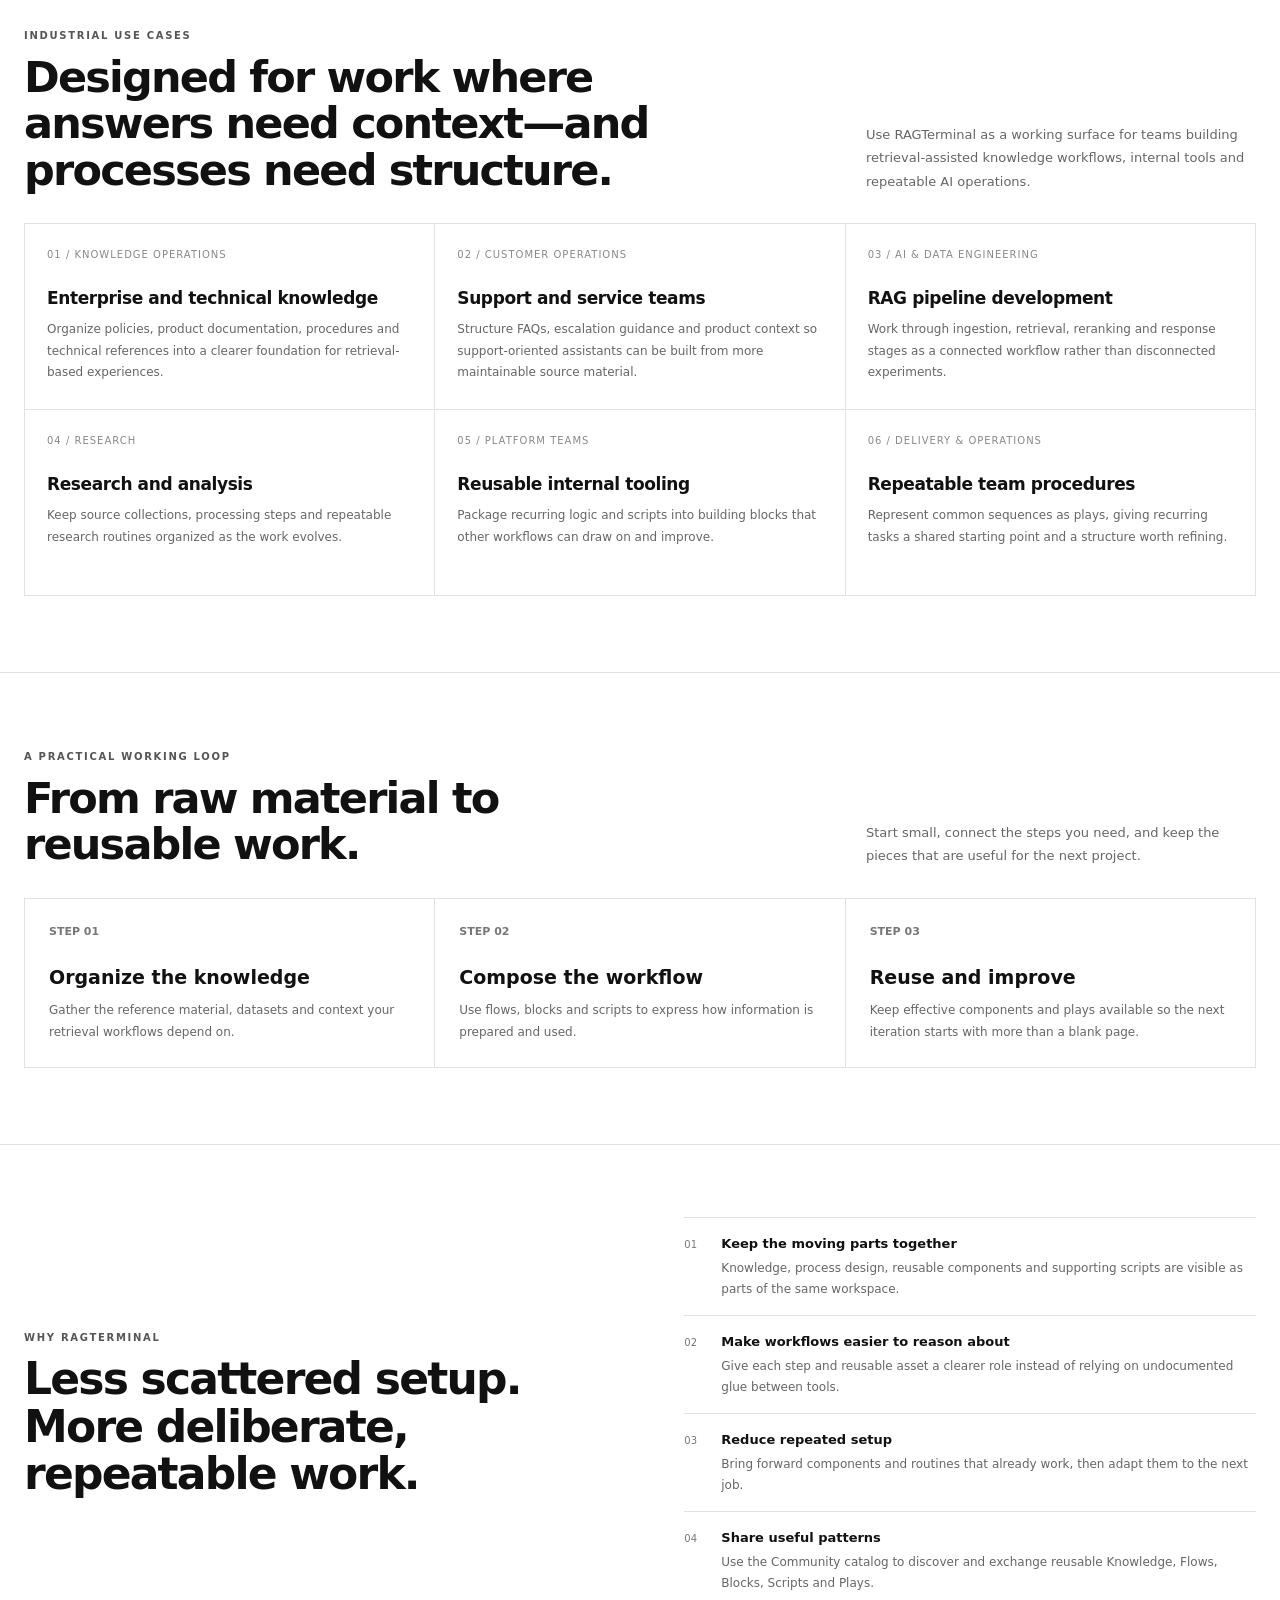
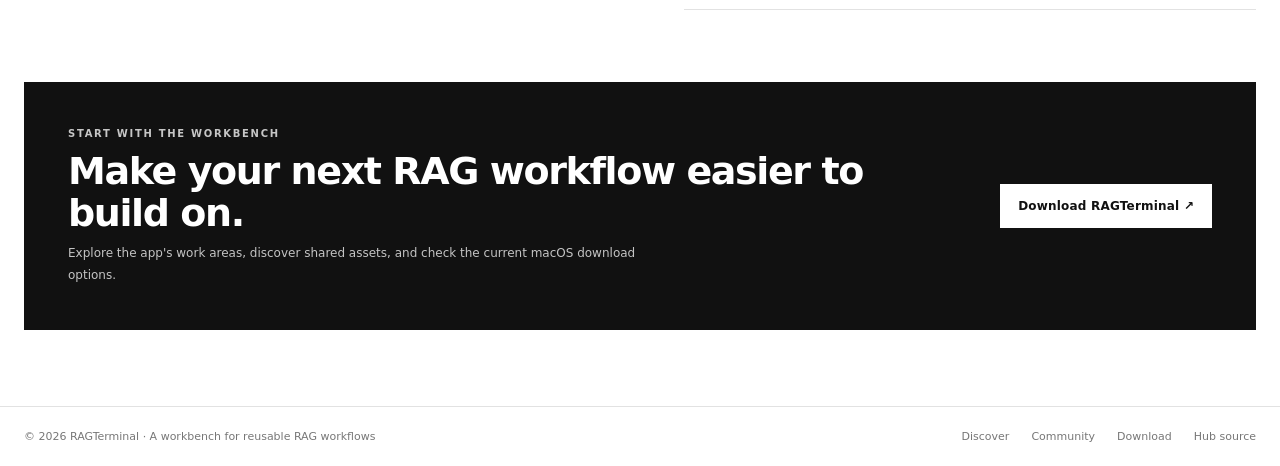
==== commit c7f8e25c: "Use shared header assets across site pages" ====
--- a/index.html
+++ b/index.html
@@ -148,6 +148,7 @@
 .links a[aria-current=page]{color:#414141;font-weight:400;border-bottom-color:#111}
 
 </style>
+<link rel="stylesheet" href="/site-header.css">
 </head>
 <body>
 <header class="top"><div class="wrap nav">
@@ -155,6 +156,7 @@
 <nav class="links" aria-label="Primary"><a href="/" aria-current="page">Discover</a><a href="/community.html">Community</a><a href="/download.html">Download</a></nav>
 <div class="nav-actions" aria-label="Account actions"><a class="auth-btn" href="/community.html?auth=signup">Sign Up</a><a class="auth-btn secondary" id="header-signin" href="/community.html?auth=signin">Sign In</a></div>
 </div></header>
+<script src="/header-boot.js"></script>
 <main>
 <section class="wrap hero" id="discover">
 <div>
--- a/site-header.css
+++ b/site-header.css
@@ -0,0 +1,51 @@
+/* Shared top bar, page transitions and signed-in state for Discover, Community and Download.
+   Loaded last on every page so the header is pixel-identical everywhere. */
+
+/* Smooth cross-fade between pages (Chrome/Edge/Safari); the header stays in place. */
+@media (prefers-reduced-motion:no-preference){@view-transition{navigation:auto}}
+::view-transition-group(*),::view-transition-old(*),::view-transition-new(*){animation-duration:.2s;animation-timing-function:ease}
+
+html{background:#fff}
+/* Community was missing this, which is why its text looked darker and bolder than the other pages. */
+body{-webkit-font-smoothing:antialiased;-moz-osx-font-smoothing:grayscale}
+
+.top.top{position:sticky;top:0;z-index:10;height:70px;background:#ffffffed;border-bottom:1px solid #e2e2e2;-webkit-backdrop-filter:blur(12px);backdrop-filter:blur(12px);view-transition-name:site-header}
+.top.top .nav{height:100%;display:flex;align-items:center;gap:44px}
+.top.top .brand{display:flex;align-items:center;gap:9px;text-decoration:none;color:#111;font-size:18px;font-weight:800;letter-spacing:-.65px;line-height:1.2;white-space:nowrap}
+.top.top .brand-icon{width:30px;height:30px;display:block;object-fit:contain;flex:none;background:#111;padding:1px}
+.top.top .brand small{font-size:11px;font-weight:500;letter-spacing:0;color:#777;margin-left:4px}
+.top.top .links{display:flex;align-items:center;gap:30px;margin-left:auto;height:100%;color:#414141;font-size:14px;font-weight:400}
+.top.top .links a{display:block;padding:23px 0 21px;border-bottom:2px solid transparent;color:#414141;font-size:14px;font-weight:400;line-height:22px;text-decoration:none;transition:border-color .15s ease}
+.top.top .links a:hover,.top.top .links a[aria-current=page]{color:#414141;border-bottom-color:#111}
+.top.top .nav-actions{display:flex;align-items:center;gap:8px;margin-left:0;white-space:nowrap}
+.top.top .nav-actions>:is(a,button){display:inline-flex;align-items:center;justify-content:center;gap:10px;min-height:44px;padding:0 17px;border:1px solid #111;border-radius:0;background:#111;color:#fff;font:700 12px/1.2 Inter,system-ui,-apple-system,"Segoe UI",sans-serif;letter-spacing:.2px;text-decoration:none;cursor:pointer;transition:background .15s,color .15s}
+.top.top .nav-actions>.secondary{background:#fff;color:#111;border-color:#d5d5d5}
+.top.top .nav-actions>:is(a,button):hover{background:#333;color:#fff}
+.top.top .nav-actions>.secondary:hover{background:#f5f5f5;color:#111}
+
+/* Signed in: the account button replaces Sign Up. */
+html.hub-authed .top.top .nav-actions>a[href*="auth=signup"]{display:none}
+
+@media(min-width:700px){
+  .top.top .nav{display:grid;grid-template-columns:minmax(0,1fr) auto minmax(0,1fr);gap:20px}
+  .top.top .brand{grid-column:1;justify-self:start;min-width:0}
+  .top.top .links{grid-column:2;justify-self:center;margin-left:0;gap:22px;white-space:nowrap}
+  .top.top .nav-actions{grid-column:3;justify-self:end;width:max-content}
+}
+@media(max-width:680px){
+  .top.top{height:62px}
+  .top.top .nav{gap:8px}
+  .top.top .brand{font-size:13px;gap:5px}
+  .top.top .brand-icon{width:24px;height:24px}
+  .top.top .brand small{display:none}
+  .top.top .links{gap:10px}
+  .top.top .links a{font-size:11px;padding:20px 0 18px;line-height:20px}
+  .top.top .nav-actions{gap:5px}
+  .top.top .nav-actions>:is(a,button){min-height:34px;padding:0 8px;font-size:10px;letter-spacing:0}
+}
+@media(max-width:480px){
+  .top.top .brand{font-size:12px;gap:3px}
+  .top.top .links{gap:7px}
+  .top.top .links a{font-size:10px}
+  .top.top .nav-actions>:is(a,button){min-height:32px;padding:0 6px;font-size:9px}
+}
